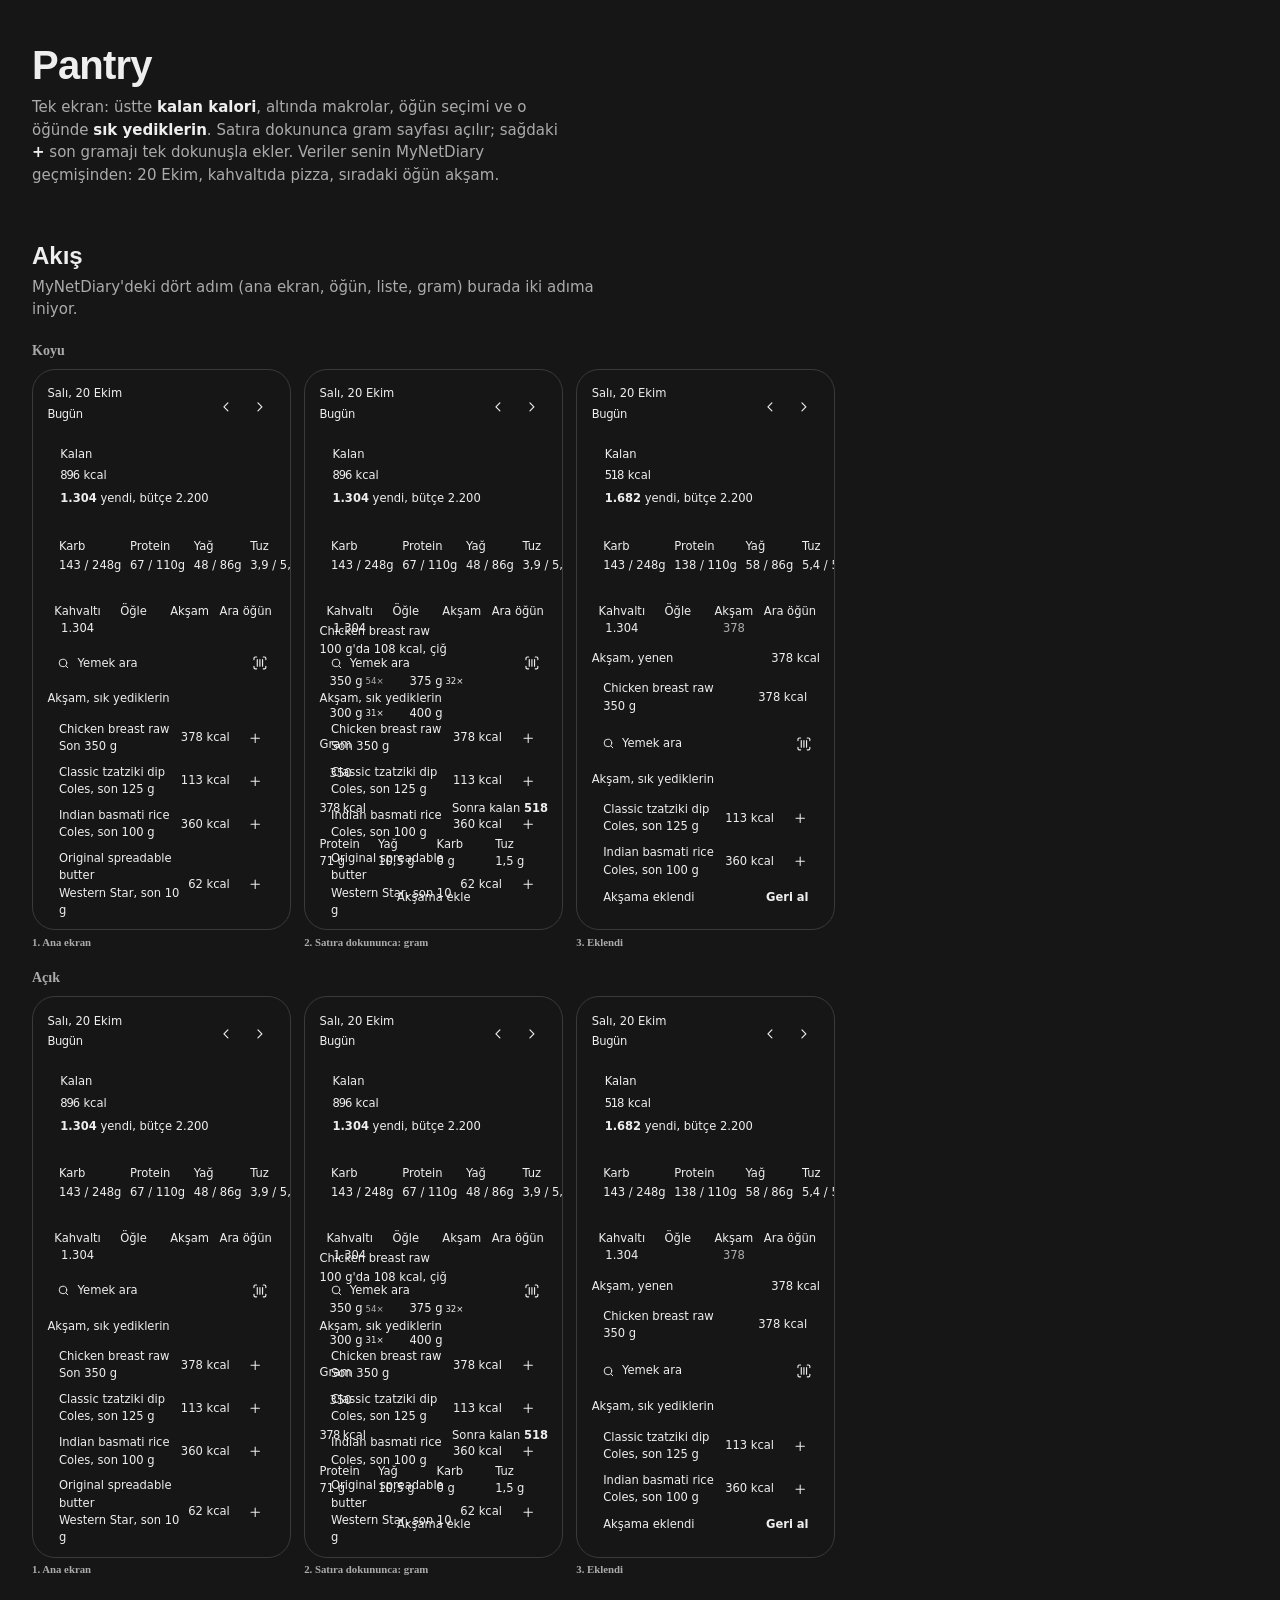
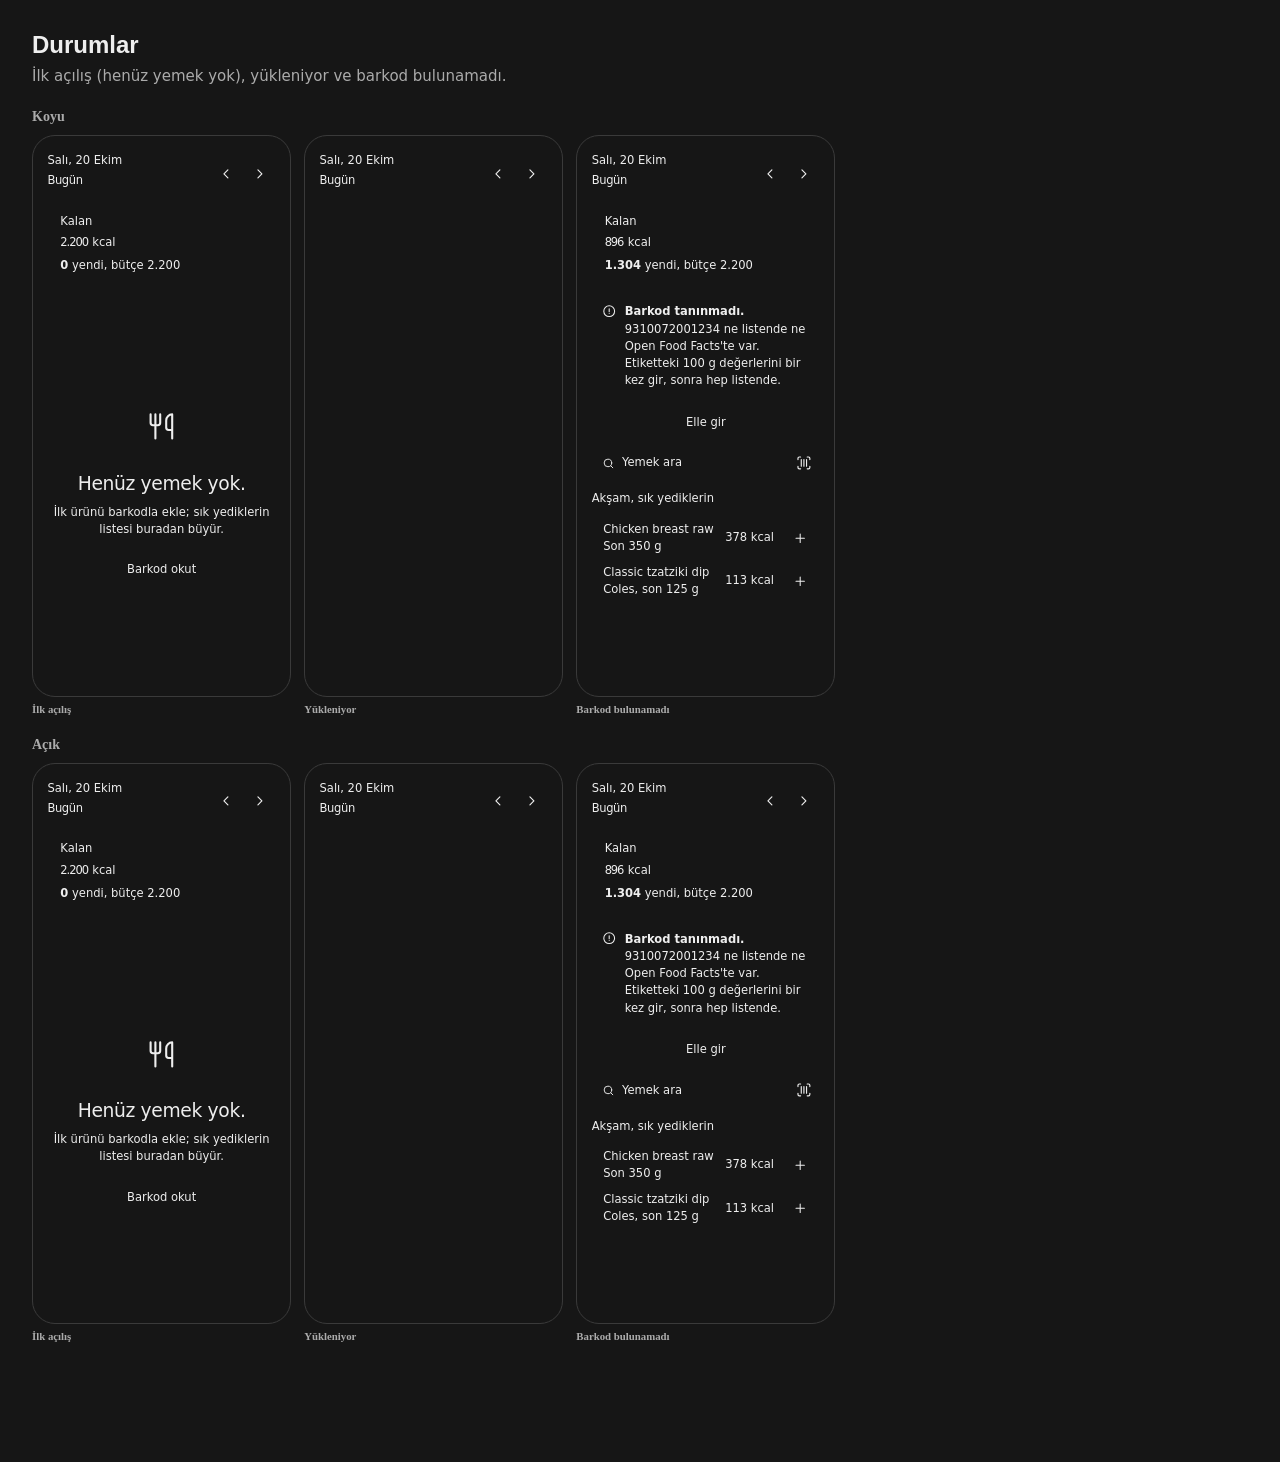
==== design/screens.html @ 3ab77b87 "Add one-screen prototype from real MyNetDiary data" ====
<!doctype html>
<html lang="tr">
<head>
<meta charset="utf-8">
<meta name="viewport" content="width=device-width, initial-scale=1">
<title>Pantry ekranları</title>
<link rel="stylesheet" href="../../../TarikOS/.brain/skills/tasarim/references/tokens.css">
<link rel="stylesheet" href="../../../TarikOS/.brain/skills/tasarim/assets/fonts/archivo.css">
<style>
  /* Pantry prototype (2026-10-20), Tarik Base v6, no project overrides yet. Phones drawn at real size
     (360x780) and shown at 72 % with CSS zoom; click one to see it full size. Data is Tarık's own
     MyNetDiary history (references/mynetdiary-history-2026-10-20.json): 20 Oct as logged. */
  @font-face { font-family: Manrope; src: url(../../../TarikOS/.brain/skills/tasarim/assets/fonts/Manrope.woff2) format('woff2'); font-weight: 200 800; }
  * { box-sizing: border-box; }
  body.page { margin: 0; background: #161616; color: #EEEEEE; font: 500 16px/1.5 Manrope, system-ui, sans-serif; }
  .page main { max-width: 1800px; margin: 0 auto; padding: 44px 32px 120px; }
  .page h1 { font: 700 40px/1.05 Archivo, sans-serif; font-stretch: 118%; letter-spacing: -0.8px; margin: 0 0 10px; }
  .page .lede { color: #ABABAB; max-width: 56ch; margin: 0; font-size: 15px; }
  .page .lede b { color: #EEEEEE; }
  .page h2 { font: 700 24px/1.15 Archivo, sans-serif; font-stretch: 118%; margin: 56px 0 6px; }
  .page h2 + p { color: #ABABAB; margin: 0 0 18px; font-size: 15px; max-width: 64ch; }
  .page h3 { font: 600 14px Manrope; color: #ABABAB; margin: 22px 0 10px; }
  .row { display: flex; gap: 18px; flex-wrap: wrap; zoom: 0.72; }
  .cap { width: 360px; font: 600 15px Manrope; color: #ABABAB; margin-top: 8px; }

  .phone { background-color: var(--canvas); color: var(--ink); font-family: var(--font-sans); width: 360px; height: 780px; border-radius: 32px; overflow: hidden; border: 1px solid #3A3A3A; display: flex; flex-direction: column; position: relative; flex: none; cursor: zoom-in; }
  .phone * { font-variant-numeric: tabular-nums; }
  .top { padding: 22px 20px 4px; display: flex; align-items: flex-end; justify-content: space-between; gap: 12px; }
  .eyebrow { font: 600 12px/1.3 var(--font-sans); color: var(--ink-muted); }
  .title { font: var(--display-weight) 29px/1.06 var(--font-display); font-stretch: var(--display-stretch); letter-spacing: -0.5px; margin-top: 4px; }
  .body { padding: 0 20px; display: flex; flex-direction: column; gap: 12px; margin-top: 14px; }
  .nav { display: flex; gap: 4px; }
  .ibtn { width: 44px; height: 44px; display: grid; place-items: center; color: var(--ink); border-radius: var(--r-md); }
  .ibtn.box { background: var(--surface-2); }
  svg.i { width: 22px; height: 22px; fill: none; stroke: currentColor; stroke-width: 1.75; stroke-linecap: round; stroke-linejoin: round; flex: none; }

  .card { background-color: var(--surface-1); border: var(--card-border); border-radius: var(--r-card); box-shadow: var(--shadow-card); padding: 14px 16px; }
  .anchor { background-color: var(--anchor); color: var(--on-anchor); border-radius: var(--r-anchor); box-shadow: var(--shadow-anchor); padding: 14px 18px 16px; margin-right: 7px; }
  .anchor .eyebrow { color: var(--on-anchor-muted); }
  .metric { font: var(--display-weight) 52px/1 var(--font-display); font-stretch: var(--display-stretch); letter-spacing: -1.5px; color: var(--on-anchor-accent); margin-top: 6px; }
  .metric small { font: 600 16px var(--font-sans); color: var(--on-anchor-muted); margin-left: 6px; letter-spacing: 0; }
  .anchor p { margin: 8px 0 0; font: 500 14px/1.4 var(--font-sans); color: var(--on-anchor-muted); }
  .anchor p b { color: var(--on-anchor); font-weight: 600; }
  .fig { font: 600 12px var(--font-figure); color: var(--ink-subtle); }

  /* macros: four columns, value over target, thin bar */
  .macros { display: grid; grid-template-columns: repeat(4, 1fr); gap: 12px; }
  .macros .v { font: 700 16px var(--font-sans); margin-top: 2px; white-space: nowrap; }
  .macros .v small { font: 600 12px var(--font-figure); color: var(--ink-subtle); }
  .macros .bar { height: 4px; border-radius: 9999px; background: var(--surface-3); margin-top: 8px; overflow: hidden; }
  .macros .bar i { display: block; height: 100%; background: var(--chart-neutral); }
  .macros .bar i.full { background: var(--ink-muted); }

  .seg { display: flex; background: var(--surface-2); border-radius: var(--r-button); padding: 3px; height: 52px; }
  .seg span { flex: 1; display: flex; flex-direction: column; align-items: center; justify-content: center; border-radius: 9px; font: 600 13px/1.2 var(--font-sans); color: var(--ink-muted); }
  .seg span em { font: 600 11px var(--font-figure); font-style: normal; color: var(--ink-subtle); }
  .seg span.on { background: var(--action); color: var(--on-action); }
  .seg span.on em { color: var(--on-action); opacity: .7; }

  .search { display: flex; gap: 8px; }
  .input { flex: 1; height: 44px; border-radius: var(--r-md); background: var(--surface-2); display: flex; align-items: center; gap: 10px; padding: 0 14px; font: 500 15px var(--font-sans); color: var(--ink-muted); }
  .input svg.i { width: 18px; height: 18px; }
  .input.val { color: var(--ink); font: 600 16px var(--font-sans); }
  .input.focus { box-shadow: inset 0 0 0 2px var(--primary); }

  .sec-h { display: flex; justify-content: space-between; align-items: baseline; margin-top: 4px; }
  .list { background-color: var(--surface-1); border: var(--card-border); border-radius: var(--r-card); box-shadow: var(--shadow-card); }
  .li { display: flex; gap: 12px; align-items: center; padding: 6px 6px 6px 16px; min-height: 58px; position: relative; }
  .li + .li { border-top: 1px solid var(--hairline); }
  .li .t { flex: 1; min-width: 0; font: 600 15px/1.3 var(--font-sans); }
  .li .s { display: block; font: 500 13px var(--font-sans); color: var(--ink-muted); }
  .li .k { font: 600 14px var(--font-figure); color: var(--ink); white-space: nowrap; }
  .li .add { width: 44px; height: 44px; display: grid; place-items: center; color: var(--ink-muted); border-left: 1px solid var(--hairline); margin-left: 2px; }
  .li .add svg.i { width: 20px; height: 20px; }
  .li.logged .k { padding-right: 12px; }
  .li.sel::after { content: ''; position: absolute; inset: 4px; border: 2px solid var(--primary); border-radius: 10px; pointer-events: none; }

  .btn { height: 48px; border-radius: var(--r-button); background: var(--action); color: var(--on-action); display: grid; place-items: center; font: 700 16px var(--font-sans); border: 0; width: 100%; }
  .btn.sec { background: var(--surface-2); color: var(--ink); height: 44px; }
  .chips { display: flex; gap: 8px; flex-wrap: wrap; }
  .chip { height: 36px; padding: 0 14px; border-radius: var(--r-chip); border: 1px solid var(--hairline-strong); display: inline-flex; align-items: center; font: 600 14px var(--font-sans); white-space: nowrap; }
  .chip.on { background: var(--action); color: var(--on-action); border-color: var(--action); }
  .chip em { font-style: normal; font-weight: 500; color: var(--ink-subtle); margin-left: 4px; font-size: 12px; }
  .chip.on em { color: var(--on-action); opacity: .7; }

  .scrim { position: absolute; inset: 0; background: var(--scrim); }
  .sheet { position: absolute; left: 0; right: 0; bottom: 0; background: var(--surface-1); border-top: 1px solid var(--hairline-strong); border-radius: var(--r-xl) var(--r-xl) 0 0; box-shadow: var(--shadow-3); padding: 10px 20px 20px; display: flex; flex-direction: column; gap: 14px; }
  .sheet .handle { width: 36px; height: 4px; border-radius: 4px; background: var(--hairline-strong); margin: 0 auto; }
  .sheet h4 { font: 700 19px/1.25 var(--font-sans); margin: 0; }
  .sheet .sub { font: 500 13px var(--font-sans); color: var(--ink-muted); margin-top: 2px; }
  .sheet label { display: block; font: 700 14px var(--font-sans); margin-bottom: 6px; }
  .big { font: var(--display-weight) 34px/1 var(--font-display); font-stretch: var(--display-stretch); letter-spacing: -0.8px; }
  .big small { font: 600 14px var(--font-sans); color: var(--ink-muted); letter-spacing: 0; margin-left: 4px; }
  .nut { display: grid; grid-template-columns: repeat(4, 1fr); gap: 8px; border-top: 1px solid var(--hairline); padding-top: 12px; }
  .nut b { display: block; font: 700 15px var(--font-sans); }
  .after { font: 500 13px var(--font-sans); color: var(--ink-muted); }
  .after b { color: var(--ink); font-weight: 600; }
  .between { display: flex; justify-content: space-between; align-items: flex-end; gap: 12px; }

  .toast { position: absolute; left: 20px; right: 20px; bottom: 20px; display: flex; align-items: center; justify-content: space-between; background: var(--surface-3); border: 1px solid var(--hairline-strong); border-radius: var(--r-md); padding: 12px 16px; font: 500 14px var(--font-sans); box-shadow: var(--shadow-3); }
  .toast b { font-weight: 700; }
  .banner { display: flex; gap: 12px; align-items: flex-start; background: var(--surface-2); border-radius: var(--r-card); padding: 12px 14px; font: 500 14px/1.45 var(--font-sans); }
  .banner svg.i { color: var(--danger); width: 20px; height: 20px; margin-top: 1px; }
  .sk { background: var(--surface-2); border-radius: var(--r-sm); }
  .empty { flex: 1; display: flex; flex-direction: column; align-items: center; justify-content: center; text-align: center; padding: 0 28px; }
  .empty .slot { width: 88px; height: 88px; border-radius: 50%; background: var(--surface-2); display: grid; place-items: center; color: var(--ink-muted); }
  .empty .slot svg.i { width: 40px; height: 40px; }
  .empty .title { font-size: 26px; margin-top: 16px; }
  .empty p { margin: 8px 0 0; font: 500 14px/1.5 var(--font-sans); color: var(--ink-muted); }
  .empty .btn { margin-top: 20px; }
  .page :focus-visible, .phone :focus-visible { outline: 2px solid var(--primary, #FF5A00); outline-offset: 2px; }
  #zoom { position: fixed; inset: 0; background: #000000D9; display: none; place-items: center; z-index: 9; cursor: zoom-out; }
  #zoom.on { display: grid; }
  #zoom > * { zoom: 1.1; }
</style>
</head>
<body class="page">
<main>
  <h1>Pantry</h1>
  <p class="lede">Tek ekran: üstte <b>kalan kalori</b>, altında makrolar, öğün seçimi ve o öğünde <b>sık yediklerin</b>. Satıra dokununca gram sayfası açılır; sağdaki <b>+</b> son gramajı tek dokunuşla ekler. Veriler senin MyNetDiary geçmişinden: 20 Ekim, kahvaltıda pizza, sıradaki öğün akşam.</p>

  <h2>Akış</h2>
  <p>MyNetDiary'deki dört adım (ana ekran, öğün, liste, gram) burada iki adıma iniyor.</p>
  <h3>Koyu</h3><div class="row" id="fd"></div>
  <h3>Açık</h3><div class="row" id="fl"></div>

  <h2>Durumlar</h2>
  <p>İlk açılış (henüz yemek yok), yükleniyor ve barkod bulunamadı.</p>
  <h3>Koyu</h3><div class="row" id="sd"></div>
  <h3>Açık</h3><div class="row" id="sl"></div>
</main>
<div id="zoom"></div>
<script>
const P = {
  left: '<path d="m15 18-6-6 6-6"/>', right: '<path d="m9 18 6-6-6-6"/>',
  search: '<circle cx="11" cy="11" r="7"/><path d="m20 20-3.5-3.5"/>',
  scan: '<path d="M3 7V5a2 2 0 0 1 2-2h2M17 3h2a2 2 0 0 1 2 2v2M21 17v2a2 2 0 0 1-2 2h-2M7 21H5a2 2 0 0 1-2-2v-2M8 7v10M12 7v10M16 7v10"/>',
  plus: '<path d="M5 12h14M12 5v14"/>', alert: '<circle cx="12" cy="12" r="9"/><path d="M12 8v5M12 16h.01"/>',
  utensils: '<path d="M3 2v7a2 2 0 0 0 2 2h4a2 2 0 0 0 2-2V2M7 2v20M21 15V2a5 5 0 0 0-5 5v6a2 2 0 0 0 2 2h3zm0 0v7"/>' };
const ic = k => `<svg class="i" viewBox="0 0 24 24" aria-hidden="true">${P[k]}</svg>`;
const n = v => Math.round(v).toLocaleString('tr-TR');
const d1 = v => (Math.round(v * 10) / 10).toLocaleString('tr-TR');

// Tarık's targets (MyNetDiary plan): 2,200 kcal, carbs 45 %, protein 20 %, fat 35 %, salt 5.8 g.
const T = { kcal: 2200, c: 248, p: 110, f: 86, salt: 5.8 };
// 20 Oct 2026 as logged: breakfast, McCain margherita pizza 500 g.
const DAY0 = { kcal: 1304, c: 143.2, p: 66.8, f: 47.6, salt: 1556 * 2.5 / 1000, meals: [1304, 0, 0, 0] };
// + chicken breast raw 350 g (378 kcal, P 71.2, F 10.5, C 0, Na 605.8 mg)
const DAY1 = { kcal: 1682, c: 143.2, p: 138, f: 58.1, salt: (1556 + 605.8) * 2.5 / 1000, meals: [1304, 0, 378, 0] };
// Dinner, most frequent since 20 Jul 2026, with the amount used last time.
const DINNER = [
  ['Chicken breast raw', 'Son 350 g', 378], ['Classic tzatziki dip', 'Coles, son 125 g', 113],
  ['Indian basmati rice', 'Coles, son 100 g', 360], ['Original spreadable butter', 'Western Star, son 10 g', 62],
  ['Washed white potato', 'Woolworths, son 350 g', 206], ['Margherita family pizza', 'McCain, son 500 g', 1304] ];
const MEALS = ['Kahvaltı', 'Öğle', 'Akşam', 'Ara öğün'];

const head = () => `<div class="top"><div><div class="eyebrow">Salı, 20 Ekim</div><div class="title">Bugün</div></div>
  <div class="nav"><span class="ibtn" aria-label="Önceki gün">${ic('left')}</span><span class="ibtn" aria-label="Sonraki gün">${ic('right')}</span></div></div>`;
const anchor = D => `<div class="anchor"><div class="eyebrow">Kalan</div><div class="metric">${n(T.kcal - D.kcal)}<small>kcal</small></div>
  <p><b>${n(D.kcal)}</b> yendi, bütçe ${n(T.kcal)}</p></div>`;
const macro = (l, v, t, u = 'g', dec = false) => `<div><div class="eyebrow">${l}</div><div class="v">${dec ? d1(v) : n(v)} <small>/ ${dec ? d1(t) : n(t)}${u}</small></div>
  <div class="bar"><i class="${v >= t ? 'full' : ''}" style="width:${Math.min(100, v / t * 100)}%"></i></div></div>`;
const macros = D => `<div class="card macros">${macro('Karb', D.c, T.c)}${macro('Protein', D.p, T.p)}${macro('Yağ', D.f, T.f)}${macro('Tuz', D.salt, T.salt, 'g', true)}</div>`;
const seg = (D, on) => `<div class="seg" role="tablist">${MEALS.map((m, i) => `<span class="${i === on ? 'on' : ''}">${m}<em>${D.meals[i] ? n(D.meals[i]) : '&nbsp;'}</em></span>`).join('')}</div>`;
const search = () => `<div class="search"><div class="input">${ic('search')}Yemek ara</div><span class="ibtn box" aria-label="Barkod okut">${ic('scan')}</span></div>`;
const row = ([t, s, k], cls = '') => `<div class="li ${cls}"><span class="t">${t}<span class="s">${s}</span></span><span class="k">${n(k)} kcal</span><span class="add" aria-label="${t} ekle">${ic('plus')}</span></div>`;

const S = {
  bugun: () => `${head()}<div class="body">${anchor(DAY0)}${macros(DAY0)}${seg(DAY0, 2)}${search()}
    <div class="sec-h"><span class="eyebrow">Akşam, sık yediklerin</span></div>
    <div class="list">${DINNER.slice(0, 4).map(r => row(r)).join('')}</div></div>`,
  gram: () => `${S.bugun()}<div class="scrim"></div><div class="sheet" role="dialog" aria-label="Chicken breast raw">
    <div class="handle"></div>
    <div><h4>Chicken breast raw</h4><div class="sub">100 g'da 108 kcal, çiğ</div></div>
    <div class="chips"><span class="chip on">350 g<em>54×</em></span><span class="chip">375 g<em>32×</em></span><span class="chip">300 g<em>31×</em></span><span class="chip">400 g</span></div>
    <div><label>Gram</label><div class="input val focus">350</div></div>
    <div class="between"><div class="big">378<small>kcal</small></div><div class="after">Sonra kalan <b>518</b></div></div>
    <div class="nut"><div><span class="eyebrow">Protein</span><b>71 g</b></div><div><span class="eyebrow">Yağ</span><b>10,5 g</b></div><div><span class="eyebrow">Karb</span><b>0 g</b></div><div><span class="eyebrow">Tuz</span><b>1,5 g</b></div></div>
    <button class="btn">Akşama ekle</button></div>`,
  eklendi: () => `${head()}<div class="body">${anchor(DAY1)}${macros(DAY1)}${seg(DAY1, 2)}
    <div class="sec-h"><span class="eyebrow">Akşam, yenen</span><span class="fig">378 kcal</span></div>
    <div class="list"><div class="li logged sel"><span class="t">Chicken breast raw<span class="s">350 g</span></span><span class="k">378 kcal</span></div></div>
    ${search()}<div class="sec-h"><span class="eyebrow">Akşam, sık yediklerin</span></div>
    <div class="list">${DINNER.slice(1, 3).map(r => row(r)).join('')}</div></div>
    <div class="toast"><span>Akşama eklendi</span><b>Geri al</b></div>`,
  bos: () => `${head()}<div class="body">${anchor({ kcal: 0 })}</div><div class="empty"><div class="slot">${ic('utensils')}</div><div class="title">Henüz yemek yok.</div>
    <p>İlk ürünü barkodla ekle; sık yediklerin listesi buradan büyür.</p><button class="btn">Barkod okut</button></div>`,
  yukleniyor: () => `${head()}<div class="body" aria-busy="true"><div class="sk" style="height:118px;border-radius:var(--r-anchor)"></div>
    <div class="sk" style="height:70px;border-radius:var(--r-card)"></div><div class="sk" style="height:52px;border-radius:var(--r-button)"></div>
    <div class="list">${[1, 2, 3, 4].map(() => `<div class="li"><div style="flex:1"><div class="sk" style="height:12px;width:62%"></div><div class="sk" style="height:10px;width:38%;margin-top:8px"></div></div><div class="sk" style="height:12px;width:52px;margin-right:10px"></div></div>`).join('')}</div></div>`,
  hata: () => `${head()}<div class="body">${anchor(DAY0)}<div class="banner">${ic('alert')}<div><b>Barkod tanınmadı.</b><br>9310072001234 ne listende ne Open Food Facts'te var. Etiketteki 100 g değerlerini bir kez gir, sonra hep listende.</div></div>
    <button class="btn sec">Elle gir</button>${search()}<div class="sec-h"><span class="eyebrow">Akşam, sık yediklerin</span></div>
    <div class="list">${DINNER.slice(0, 2).map(r => row(r)).join('')}</div></div>`,
};
const CAP = { bugun: '1. Ana ekran', gram: '2. Satıra dokununca: gram', eklendi: '3. Eklendi', bos: 'İlk açılış', yukleniyor: 'Yükleniyor', hata: 'Barkod bulunamadı' };
const phone = (mode, k) => `<div><div class="phone" data-theme="${mode}" aria-label="${CAP[k]}">${S[k]()}</div><div class="cap">${CAP[k]}</div></div>`;
const fill = (id, mode, keys) => document.getElementById(id).innerHTML = keys.map(k => phone(mode, k)).join('');
fill('fd', 'dark', ['bugun', 'gram', 'eklendi']); fill('fl', 'light', ['bugun', 'gram', 'eklendi']);
fill('sd', 'dark', ['bos', 'yukleniyor', 'hata']); fill('sl', 'light', ['bos', 'yukleniyor', 'hata']);

const zoom = document.getElementById('zoom');
document.addEventListener('click', e => {
  if (zoom.classList.contains('on')) { zoom.classList.remove('on'); zoom.innerHTML = ''; return; }
  const p = e.target.closest('.phone'); if (p) { zoom.innerHTML = p.outerHTML; zoom.classList.add('on'); }
});
</script>
</body>
</html>
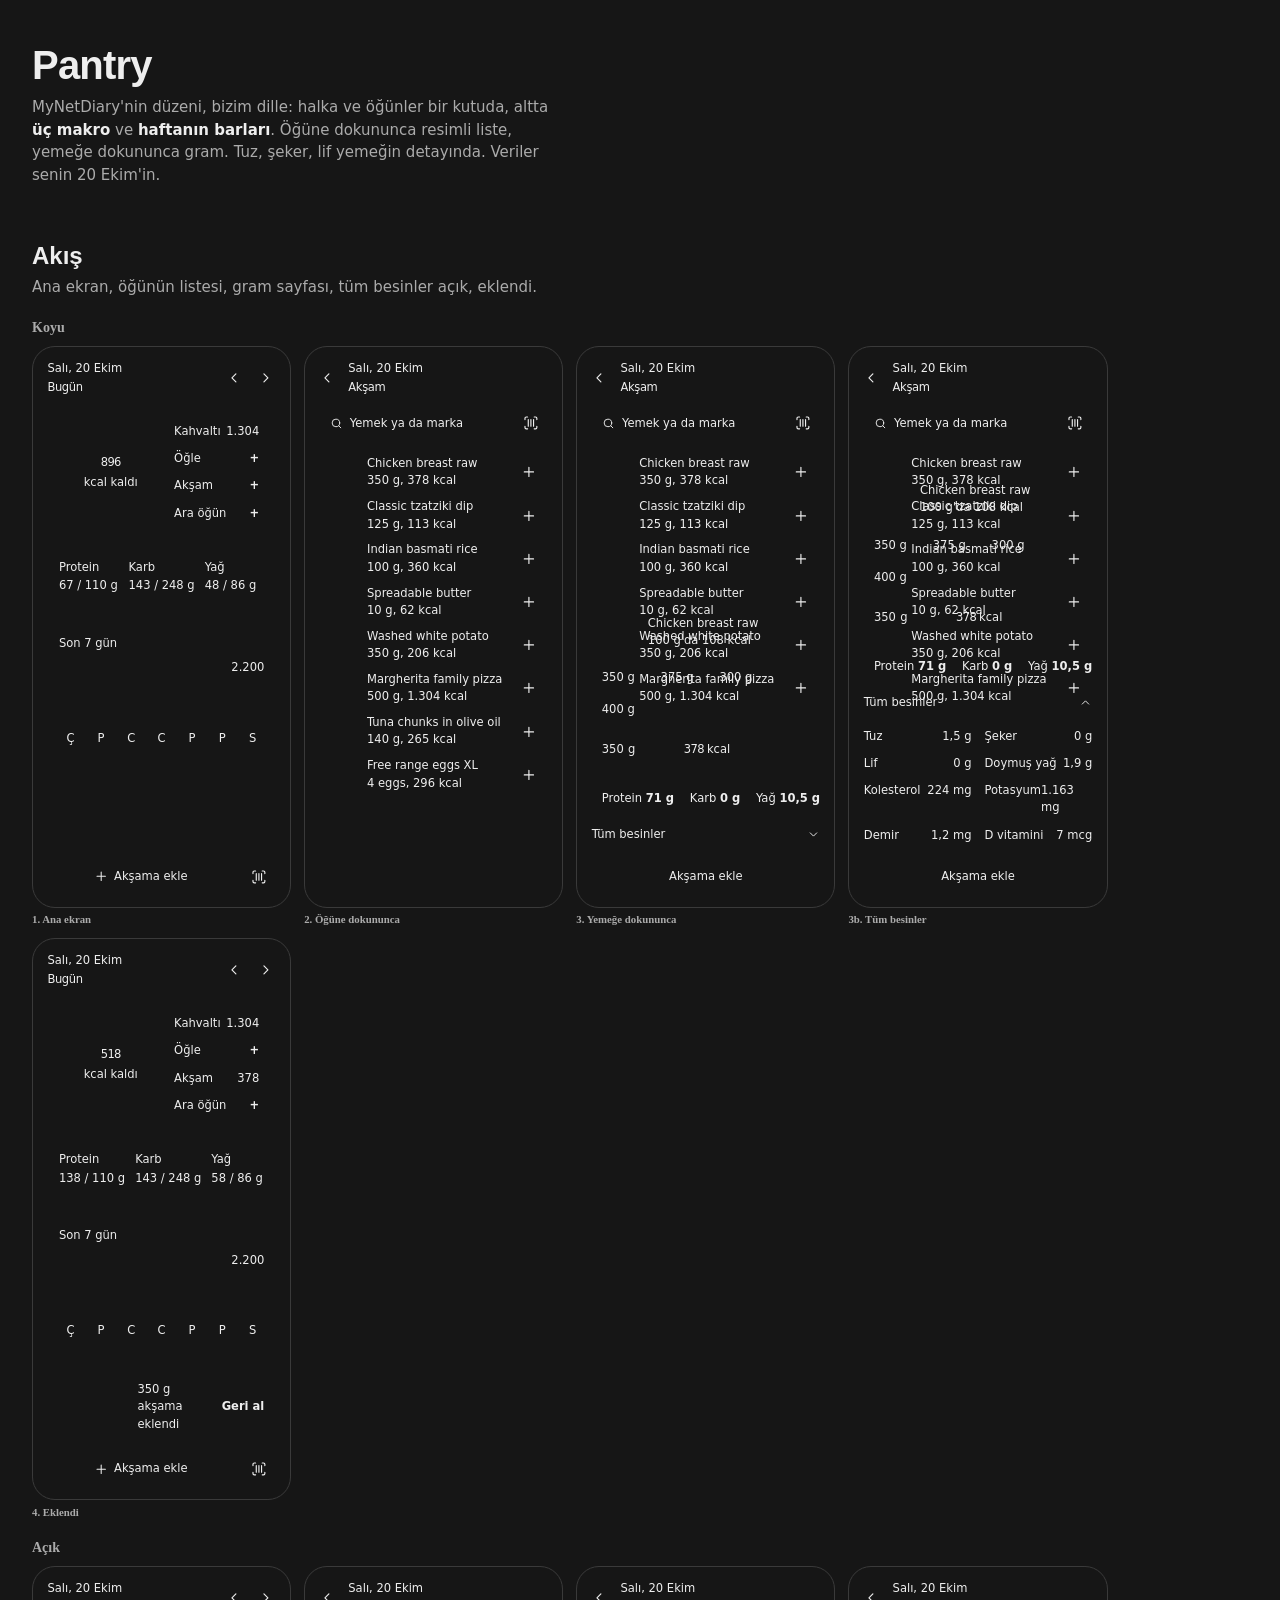
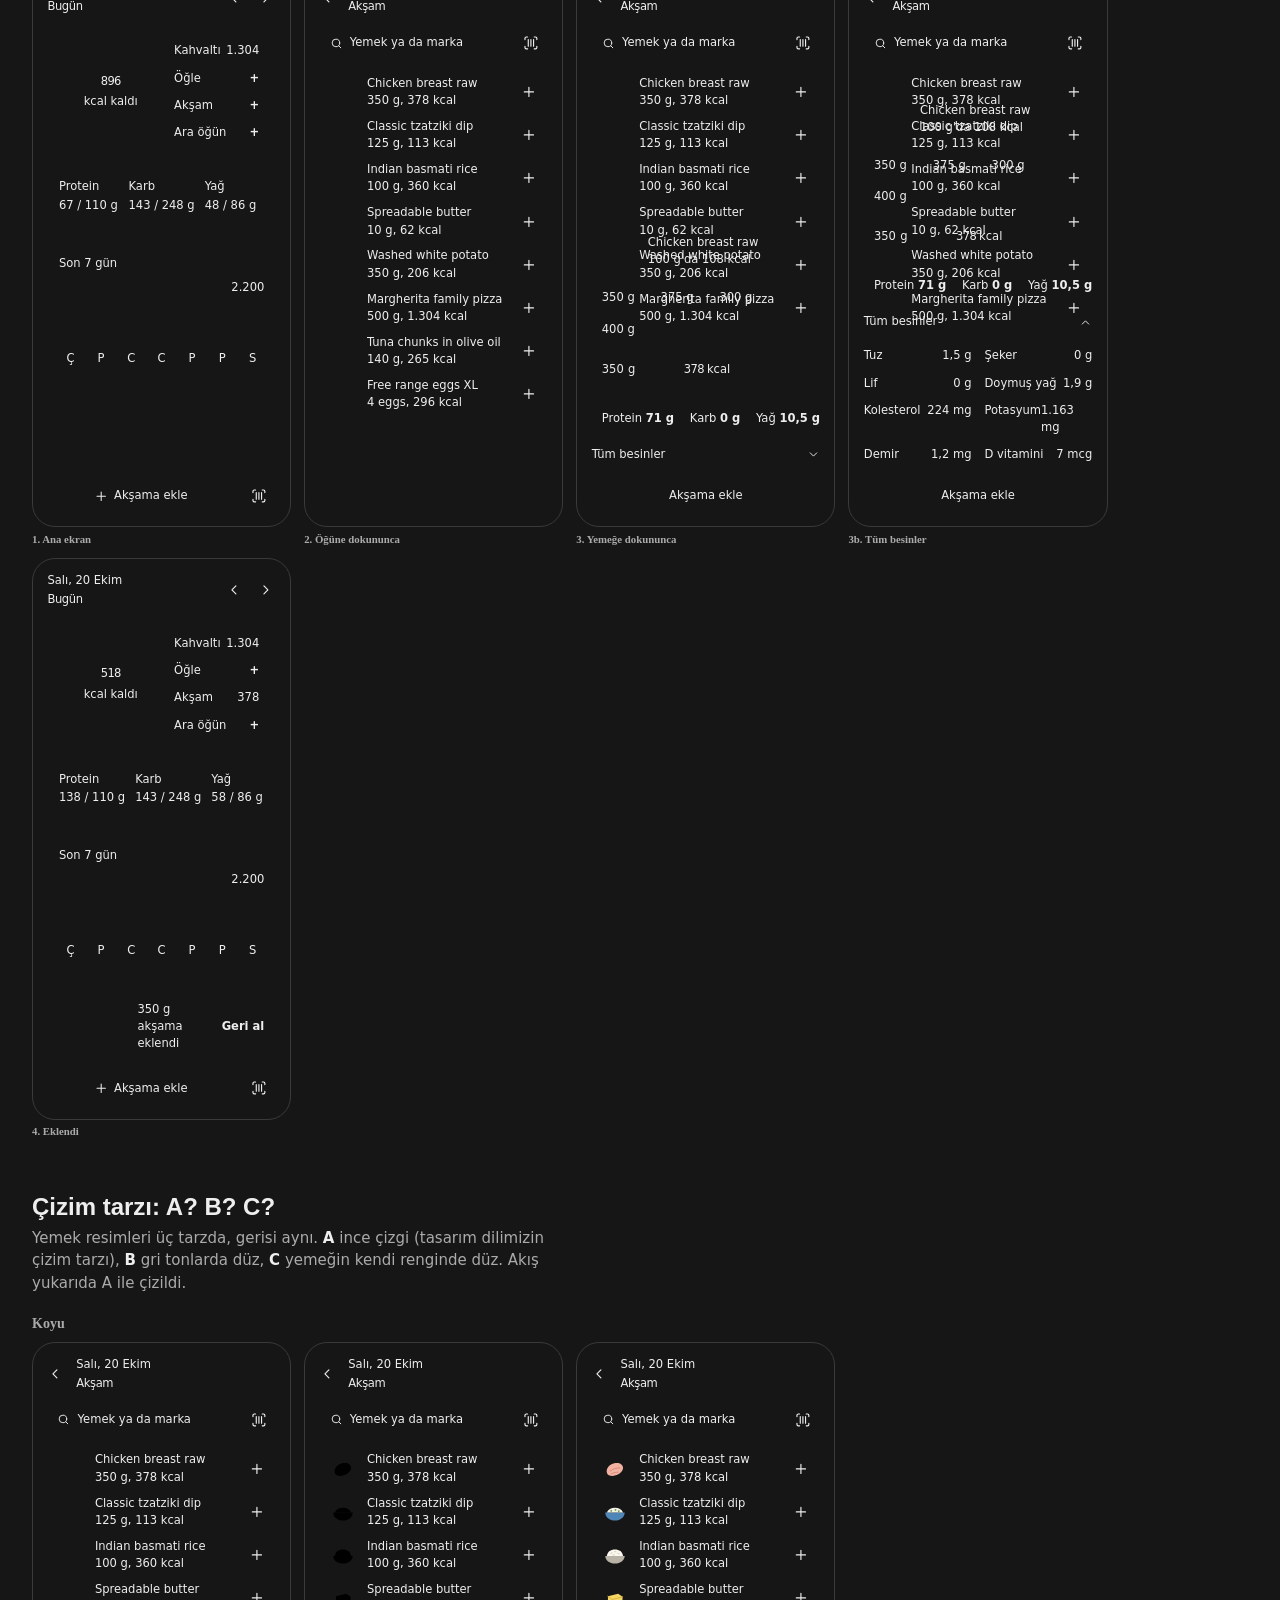
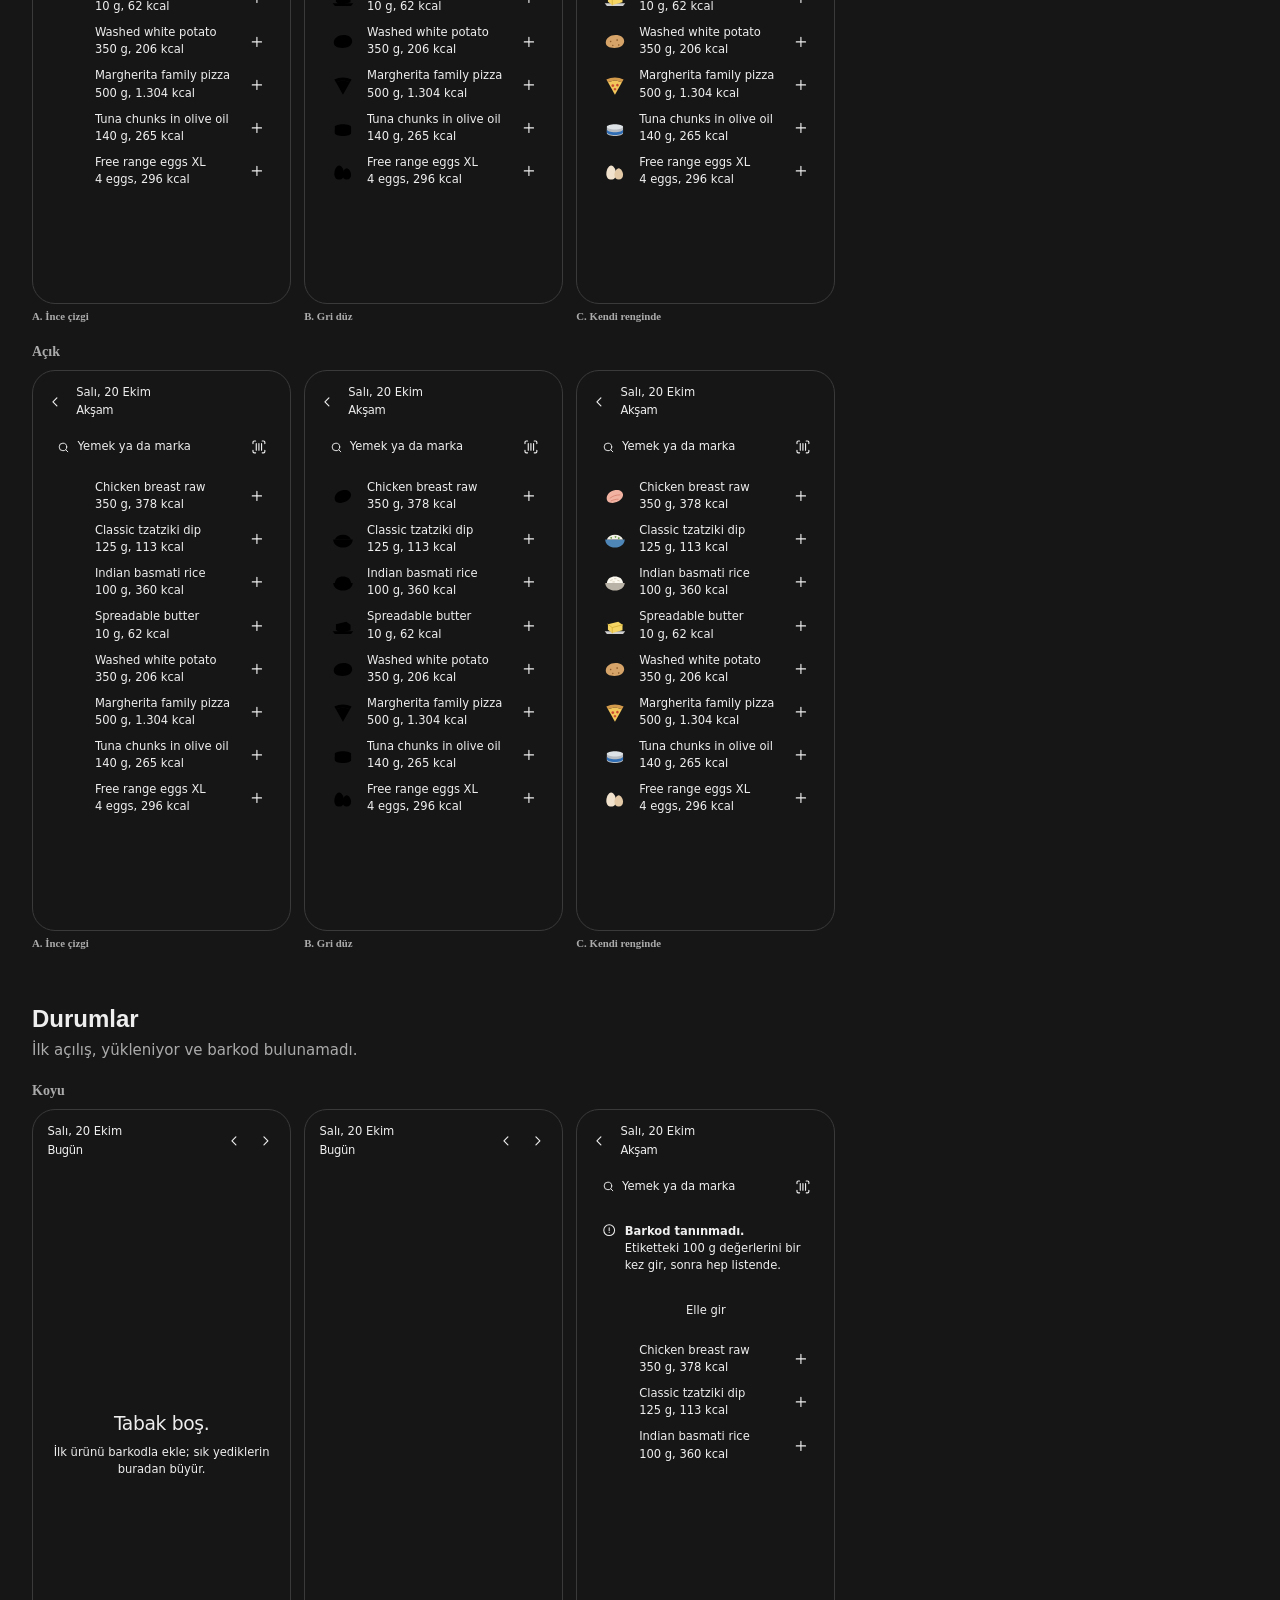
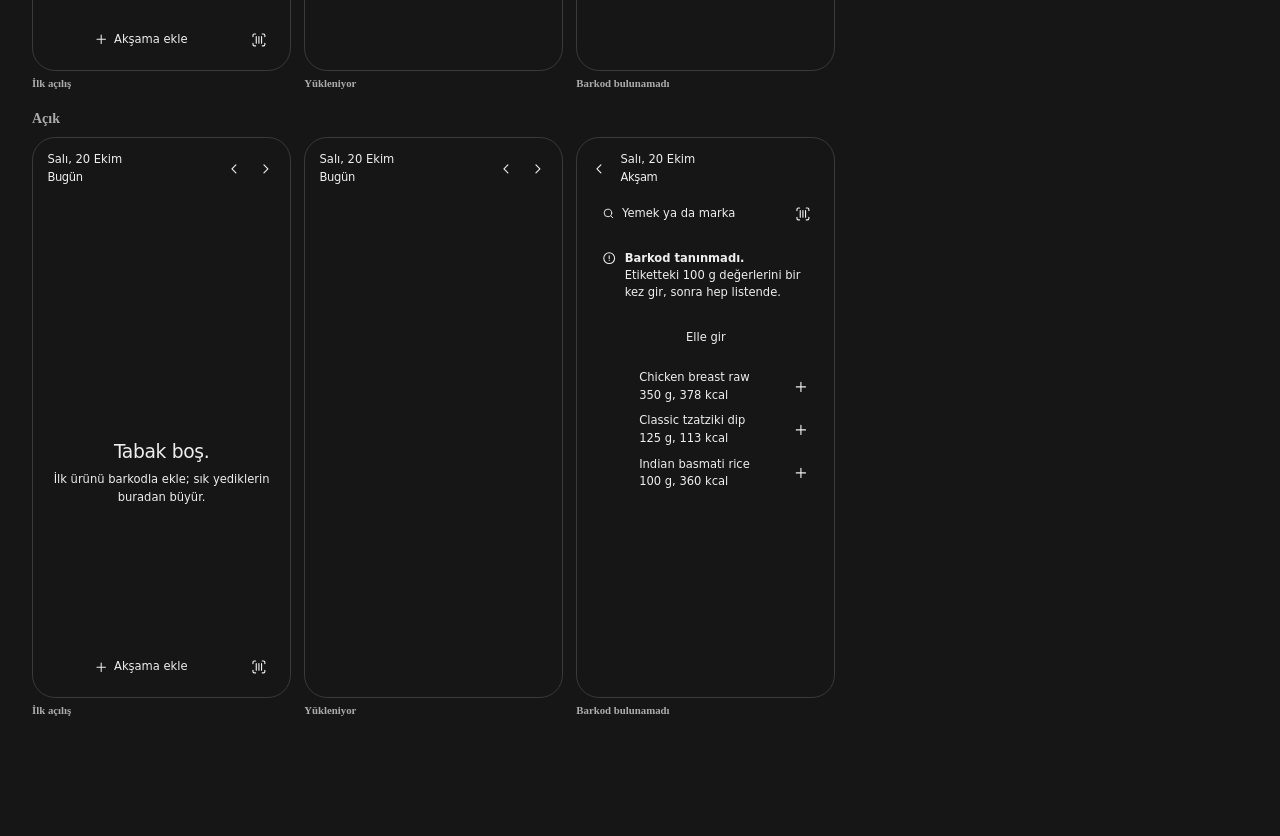
==== commit e16f25e2: "Redraw prototype lighter with plate ring, week bars and food drawings" ====
--- a/design/screens.html
+++ b/design/screens.html
@@ -7,107 +7,127 @@
 <link rel="stylesheet" href="../../../TarikOS/.brain/skills/tasarim/references/tokens.css">
 <link rel="stylesheet" href="../../../TarikOS/.brain/skills/tasarim/assets/fonts/archivo.css">
 <style>
-  /* Pantry prototype (2026-10-20), Tarik Base v6, no project overrides yet. Phones drawn at real size
-     (360x780) and shown at 72 % with CSS zoom; click one to see it full size. Data is Tarık's own
-     MyNetDiary history (references/mynetdiary-history-2026-10-20.json): 20 Oct as logged. */
+  /* Pantry prototype v2 (2026-10-20), Tarik Base v6. Phones drawn at real size (360x780) and shown at
+     72 % with CSS zoom; click one to see it full size. Data is Tarık's own MyNetDiary history
+     (references/mynetdiary-history-2026-10-20.json): 20 Oct as logged, the week before it. */
   @font-face { font-family: Manrope; src: url(../../../TarikOS/.brain/skills/tasarim/assets/fonts/Manrope.woff2) format('woff2'); font-weight: 200 800; }
   * { box-sizing: border-box; }
   body.page { margin: 0; background: #161616; color: #EEEEEE; font: 500 16px/1.5 Manrope, system-ui, sans-serif; }
-  .page main { max-width: 1800px; margin: 0 auto; padding: 44px 32px 120px; }
+  .page main { max-width: 1900px; margin: 0 auto; padding: 44px 32px 120px; }
   .page h1 { font: 700 40px/1.05 Archivo, sans-serif; font-stretch: 118%; letter-spacing: -0.8px; margin: 0 0 10px; }
   .page .lede { color: #ABABAB; max-width: 56ch; margin: 0; font-size: 15px; }
   .page .lede b { color: #EEEEEE; }
   .page h2 { font: 700 24px/1.15 Archivo, sans-serif; font-stretch: 118%; margin: 56px 0 6px; }
-  .page h2 + p { color: #ABABAB; margin: 0 0 18px; font-size: 15px; max-width: 64ch; }
+  .page h2 + p { color: #ABABAB; margin: 0 0 18px; font-size: 15px; max-width: 56ch; }
+  .page h2 + p b { color: #EEEEEE; }
   .page h3 { font: 600 14px Manrope; color: #ABABAB; margin: 22px 0 10px; }
   .row { display: flex; gap: 18px; flex-wrap: wrap; zoom: 0.72; }
   .cap { width: 360px; font: 600 15px Manrope; color: #ABABAB; margin-top: 8px; }
 
   .phone { background-color: var(--canvas); color: var(--ink); font-family: var(--font-sans); width: 360px; height: 780px; border-radius: 32px; overflow: hidden; border: 1px solid #3A3A3A; display: flex; flex-direction: column; position: relative; flex: none; cursor: zoom-in; }
   .phone * { font-variant-numeric: tabular-nums; }
-  .top { padding: 22px 20px 4px; display: flex; align-items: flex-end; justify-content: space-between; gap: 12px; }
+  .top { padding: 18px 12px 0 20px; display: flex; align-items: center; justify-content: space-between; gap: 8px; }
+  .top.back { padding-left: 8px; justify-content: flex-start; }
   .eyebrow { font: 600 12px/1.3 var(--font-sans); color: var(--ink-muted); }
-  .title { font: var(--display-weight) 29px/1.06 var(--font-display); font-stretch: var(--display-stretch); letter-spacing: -0.5px; margin-top: 4px; }
-  .body { padding: 0 20px; display: flex; flex-direction: column; gap: 12px; margin-top: 14px; }
-  .nav { display: flex; gap: 4px; }
-  .ibtn { width: 44px; height: 44px; display: grid; place-items: center; color: var(--ink); border-radius: var(--r-md); }
-  .ibtn.box { background: var(--surface-2); }
+  .title { font: var(--display-weight) 29px/1.06 var(--font-display); font-stretch: var(--display-stretch); letter-spacing: -0.5px; margin-top: 2px; }
+  .body { padding: 0 20px; display: flex; flex-direction: column; gap: 14px; margin-top: 14px; }
+  .nav { display: flex; }
+  .ibtn { width: 44px; height: 44px; display: grid; place-items: center; color: var(--ink); border-radius: var(--r-md); flex: none; }
+  .ibtn.box { background: var(--surface-2); width: 48px; height: 48px; }
   svg.i { width: 22px; height: 22px; fill: none; stroke: currentColor; stroke-width: 1.75; stroke-linecap: round; stroke-linejoin: round; flex: none; }
 
   .card { background-color: var(--surface-1); border: var(--card-border); border-radius: var(--r-card); box-shadow: var(--shadow-card); padding: 14px 16px; }
-  .anchor { background-color: var(--anchor); color: var(--on-anchor); border-radius: var(--r-anchor); box-shadow: var(--shadow-anchor); padding: 14px 18px 16px; margin-right: 7px; }
-  .anchor .eyebrow { color: var(--on-anchor-muted); }
-  .metric { font: var(--display-weight) 52px/1 var(--font-display); font-stretch: var(--display-stretch); letter-spacing: -1.5px; color: var(--on-anchor-accent); margin-top: 6px; }
-  .metric small { font: 600 16px var(--font-sans); color: var(--on-anchor-muted); margin-left: 6px; letter-spacing: 0; }
-  .anchor p { margin: 8px 0 0; font: 500 14px/1.4 var(--font-sans); color: var(--on-anchor-muted); }
-  .anchor p b { color: var(--on-anchor); font-weight: 600; }
-  .fig { font: 600 12px var(--font-figure); color: var(--ink-subtle); }
-
-  /* macros: four columns, value over target, thin bar */
-  .macros { display: grid; grid-template-columns: repeat(4, 1fr); gap: 12px; }
+
+  /* hero: the anchor box holds the plate ring and the four meals */
+  .anchor { background-color: var(--anchor); color: var(--on-anchor); border-radius: var(--r-anchor); box-shadow: var(--shadow-anchor); padding: 16px 16px 16px 14px; margin-right: 7px; display: flex; align-items: center; gap: 14px; }
+  .plate { position: relative; width: 148px; height: 148px; flex: none; }
+  .plate svg { width: 100%; height: 100%; transform: rotate(-90deg); }
+  .plate .mid { position: absolute; inset: 0; display: flex; flex-direction: column; align-items: center; justify-content: center; }
+  .plate .num { font: var(--display-weight) 40px/1 var(--font-display); font-stretch: var(--display-stretch); letter-spacing: -1px; color: var(--on-anchor-accent); }
+  .plate .lbl { font: 600 12px var(--font-sans); color: var(--on-anchor-muted); margin-top: 4px; }
+  .meals { flex: 1; display: flex; flex-direction: column; }
+  .meal { display: flex; justify-content: space-between; align-items: baseline; padding: 7px 0; font: 600 14px var(--font-sans); color: var(--on-anchor-muted); }
+  .meal + .meal { border-top: 1px solid color-mix(in oklab, var(--on-anchor-muted) 25%, transparent); }
+  .meal b { font: 700 15px var(--font-figure); color: var(--on-anchor); }
+  .meal b.none { color: var(--on-anchor-muted); font-weight: 600; }
+
+  /* macros: three bars */
+  .macros { display: grid; grid-template-columns: repeat(3, 1fr); gap: 14px; }
   .macros .v { font: 700 16px var(--font-sans); margin-top: 2px; white-space: nowrap; }
   .macros .v small { font: 600 12px var(--font-figure); color: var(--ink-subtle); }
-  .macros .bar { height: 4px; border-radius: 9999px; background: var(--surface-3); margin-top: 8px; overflow: hidden; }
-  .macros .bar i { display: block; height: 100%; background: var(--chart-neutral); }
-  .macros .bar i.full { background: var(--ink-muted); }
-
-  .seg { display: flex; background: var(--surface-2); border-radius: var(--r-button); padding: 3px; height: 52px; }
-  .seg span { flex: 1; display: flex; flex-direction: column; align-items: center; justify-content: center; border-radius: 9px; font: 600 13px/1.2 var(--font-sans); color: var(--ink-muted); }
-  .seg span em { font: 600 11px var(--font-figure); font-style: normal; color: var(--ink-subtle); }
-  .seg span.on { background: var(--action); color: var(--on-action); }
-  .seg span.on em { color: var(--on-action); opacity: .7; }
+  .mbar { height: 6px; border-radius: 9999px; background: var(--surface-3); margin-top: 8px; overflow: hidden; }
+  .mbar i { display: block; height: 100%; background: var(--ink-muted); border-radius: 9999px; }
+
+  /* the week: bars against the budget line, today orange */
+  .week { position: relative; height: 92px; display: flex; align-items: flex-end; gap: 10px; border-bottom: 1.5px solid var(--ink); margin-top: 10px; }
+  .week .budget { position: absolute; left: 0; right: 0; border-top: 1px dashed var(--ink-subtle); }
+  .week .budget span { position: absolute; right: 0; top: -17px; font: 600 11px var(--font-figure); color: var(--ink-subtle); }
+  .week i { flex: 1; border-radius: 3px 3px 0 0; background: var(--chart-neutral); }
+  .week i.k { background: var(--chart-1); }
+  .wdays { display: flex; gap: 10px; margin-top: 6px; }
+  .wdays span { flex: 1; text-align: center; font: 600 11px var(--font-sans); color: var(--ink-subtle); }
+  .wdays span.k { color: var(--primary-text); }
+
+  .bottom { margin-top: auto; padding: 0 20px 18px; display: flex; gap: 10px; align-items: center; }
+  .btn { height: 48px; border-radius: var(--r-button); background: var(--action); color: var(--on-action); display: flex; align-items: center; justify-content: center; gap: 8px; font: 700 16px var(--font-sans); border: 0; width: 100%; }
+  .btn svg.i { width: 20px; height: 20px; }
+  .btn.sec { background: var(--surface-2); color: var(--ink); }
 
   .search { display: flex; gap: 8px; }
-  .input { flex: 1; height: 44px; border-radius: var(--r-md); background: var(--surface-2); display: flex; align-items: center; gap: 10px; padding: 0 14px; font: 500 15px var(--font-sans); color: var(--ink-muted); }
+  .input { flex: 1; height: 48px; border-radius: var(--r-md); background: var(--surface-2); display: flex; align-items: center; gap: 10px; padding: 0 14px; font: 500 15px var(--font-sans); color: var(--ink-muted); }
   .input svg.i { width: 18px; height: 18px; }
-  .input.val { color: var(--ink); font: 600 16px var(--font-sans); }
+  .input.val { color: var(--ink); font: 700 20px var(--font-sans); }
+  .input.val small { font: 600 14px var(--font-sans); color: var(--ink-muted); margin-left: -4px; }
   .input.focus { box-shadow: inset 0 0 0 2px var(--primary); }
 
-  .sec-h { display: flex; justify-content: space-between; align-items: baseline; margin-top: 4px; }
   .list { background-color: var(--surface-1); border: var(--card-border); border-radius: var(--r-card); box-shadow: var(--shadow-card); }
-  .li { display: flex; gap: 12px; align-items: center; padding: 6px 6px 6px 16px; min-height: 58px; position: relative; }
+  .li { display: flex; gap: 12px; align-items: center; padding: 6px 4px 6px 10px; min-height: 60px; position: relative; }
   .li + .li { border-top: 1px solid var(--hairline); }
-  .li .t { flex: 1; min-width: 0; font: 600 15px/1.3 var(--font-sans); }
-  .li .s { display: block; font: 500 13px var(--font-sans); color: var(--ink-muted); }
-  .li .k { font: 600 14px var(--font-figure); color: var(--ink); white-space: nowrap; }
-  .li .add { width: 44px; height: 44px; display: grid; place-items: center; color: var(--ink-muted); border-left: 1px solid var(--hairline); margin-left: 2px; }
-  .li .add svg.i { width: 20px; height: 20px; }
-  .li.logged .k { padding-right: 12px; }
-  .li.sel::after { content: ''; position: absolute; inset: 4px; border: 2px solid var(--primary); border-radius: 10px; pointer-events: none; }
-
-  .btn { height: 48px; border-radius: var(--r-button); background: var(--action); color: var(--on-action); display: grid; place-items: center; font: 700 16px var(--font-sans); border: 0; width: 100%; }
-  .btn.sec { background: var(--surface-2); color: var(--ink); height: 44px; }
+  .li .t { flex: 1; min-width: 0; font: 600 15px/1.3 var(--font-sans); white-space: nowrap; overflow: hidden; text-overflow: ellipsis; }
+  .li .s { display: block; font: 500 13px var(--font-figure); color: var(--ink-muted); }
+  .li .add { width: 44px; height: 44px; display: grid; place-items: center; color: var(--ink-muted); }
+  .food { width: 44px; height: 44px; border-radius: var(--r-md); background: var(--surface-2); display: grid; place-items: center; flex: none; }
+  .food svg { width: 36px; height: 36px; }
+
   .chips { display: flex; gap: 8px; flex-wrap: wrap; }
-  .chip { height: 36px; padding: 0 14px; border-radius: var(--r-chip); border: 1px solid var(--hairline-strong); display: inline-flex; align-items: center; font: 600 14px var(--font-sans); white-space: nowrap; }
+  .chip { height: 36px; padding: 0 14px; border-radius: var(--r-chip); border: 1px solid var(--hairline-strong); display: inline-flex; align-items: center; font: 600 14px var(--font-sans); }
   .chip.on { background: var(--action); color: var(--on-action); border-color: var(--action); }
-  .chip em { font-style: normal; font-weight: 500; color: var(--ink-subtle); margin-left: 4px; font-size: 12px; }
-  .chip.on em { color: var(--on-action); opacity: .7; }
 
   .scrim { position: absolute; inset: 0; background: var(--scrim); }
-  .sheet { position: absolute; left: 0; right: 0; bottom: 0; background: var(--surface-1); border-top: 1px solid var(--hairline-strong); border-radius: var(--r-xl) var(--r-xl) 0 0; box-shadow: var(--shadow-3); padding: 10px 20px 20px; display: flex; flex-direction: column; gap: 14px; }
+  .sheet { position: absolute; left: 0; right: 0; bottom: 0; background: var(--surface-1); border-top: 1px solid var(--hairline-strong); border-radius: var(--r-xl) var(--r-xl) 0 0; box-shadow: var(--shadow-3); padding: 10px 20px 18px; display: flex; flex-direction: column; gap: 14px; }
   .sheet .handle { width: 36px; height: 4px; border-radius: 4px; background: var(--hairline-strong); margin: 0 auto; }
+  .sheet .hd { display: flex; gap: 14px; align-items: center; }
+  .sheet .hd .food { width: 64px; height: 64px; border-radius: var(--r-card); }
+  .sheet .hd .food svg { width: 54px; height: 54px; }
   .sheet h4 { font: 700 19px/1.25 var(--font-sans); margin: 0; }
-  .sheet .sub { font: 500 13px var(--font-sans); color: var(--ink-muted); margin-top: 2px; }
-  .sheet label { display: block; font: 700 14px var(--font-sans); margin-bottom: 6px; }
-  .big { font: var(--display-weight) 34px/1 var(--font-display); font-stretch: var(--display-stretch); letter-spacing: -0.8px; }
-  .big small { font: 600 14px var(--font-sans); color: var(--ink-muted); letter-spacing: 0; margin-left: 4px; }
-  .nut { display: grid; grid-template-columns: repeat(4, 1fr); gap: 8px; border-top: 1px solid var(--hairline); padding-top: 12px; }
-  .nut b { display: block; font: 700 15px var(--font-sans); }
-  .after { font: 500 13px var(--font-sans); color: var(--ink-muted); }
-  .after b { color: var(--ink); font-weight: 600; }
-  .between { display: flex; justify-content: space-between; align-items: flex-end; gap: 12px; }
-
-  .toast { position: absolute; left: 20px; right: 20px; bottom: 20px; display: flex; align-items: center; justify-content: space-between; background: var(--surface-3); border: 1px solid var(--hairline-strong); border-radius: var(--r-md); padding: 12px 16px; font: 500 14px var(--font-sans); box-shadow: var(--shadow-3); }
-  .toast b { font-weight: 700; }
+  .sheet .sub { font: 500 13px var(--font-sans); color: var(--ink-muted); }
+  .amount { display: flex; gap: 12px; align-items: center; }
+  .amount .input { flex: none; width: 116px; }
+  .kc { font: var(--display-weight) 34px/1 var(--font-display); font-stretch: var(--display-stretch); letter-spacing: -0.8px; }
+  .kc small { font: 600 14px var(--font-sans); color: var(--ink-muted); letter-spacing: 0; margin-left: 4px; }
+  /* macro split of this food: one bar, three tones, labelled underneath */
+  .split { display: flex; height: 10px; border-radius: 9999px; overflow: hidden; gap: 2px; }
+  .split i:nth-child(1) { background: var(--ink); } .split i:nth-child(2) { background: var(--ink-muted); } .split i:nth-child(3) { background: var(--chart-neutral); }
+  .legend { display: flex; justify-content: space-between; margin-top: 8px; font: 500 13px var(--font-sans); color: var(--ink-muted); }
+  .legend b { color: var(--ink); font-weight: 700; }
+  .legend span::before { content: ''; display: inline-block; width: 8px; height: 8px; border-radius: 2px; margin-right: 6px; vertical-align: 1px; }
+  .legend span:nth-child(1)::before { background: var(--ink); } .legend span:nth-child(2)::before { background: var(--ink-muted); } .legend span:nth-child(3)::before { background: var(--chart-neutral); }
+  .more { display: flex; justify-content: space-between; align-items: center; min-height: 44px; border-top: 1px solid var(--hairline); padding-top: 4px; font: 600 14px var(--font-sans); color: var(--ink-muted); }
+  .more svg.i { width: 18px; height: 18px; }
+  .nutr { display: grid; grid-template-columns: 1fr 1fr; gap: 0 18px; margin-top: -6px; }
+  .nutr div { display: flex; justify-content: space-between; padding: 7px 0; border-bottom: 1px solid var(--hairline); font: 500 14px var(--font-sans); color: var(--ink-muted); }
+  .nutr b { color: var(--ink); font: 600 14px var(--font-figure); }
+
+  .toast { position: absolute; left: 20px; right: 20px; bottom: 84px; display: flex; align-items: center; gap: 12px; background: var(--surface-3); border: 1px solid var(--hairline-strong); border-radius: var(--r-md); padding: 8px 16px 8px 8px; font: 500 14px var(--font-sans); box-shadow: var(--shadow-3); }
+  .toast .food { width: 36px; height: 36px; } .toast .food svg { width: 30px; height: 30px; }
+  .toast span { flex: 1; } .toast b { font-weight: 700; }
   .banner { display: flex; gap: 12px; align-items: flex-start; background: var(--surface-2); border-radius: var(--r-card); padding: 12px 14px; font: 500 14px/1.45 var(--font-sans); }
   .banner svg.i { color: var(--danger); width: 20px; height: 20px; margin-top: 1px; }
   .sk { background: var(--surface-2); border-radius: var(--r-sm); }
   .empty { flex: 1; display: flex; flex-direction: column; align-items: center; justify-content: center; text-align: center; padding: 0 28px; }
-  .empty .slot { width: 88px; height: 88px; border-radius: 50%; background: var(--surface-2); display: grid; place-items: center; color: var(--ink-muted); }
-  .empty .slot svg.i { width: 40px; height: 40px; }
-  .empty .title { font-size: 26px; margin-top: 16px; }
+  .empty .art svg { width: 132px; height: 132px; }
+  .empty .title { font-size: 26px; margin-top: 10px; }
   .empty p { margin: 8px 0 0; font: 500 14px/1.5 var(--font-sans); color: var(--ink-muted); }
-  .empty .btn { margin-top: 20px; }
   .page :focus-visible, .phone :focus-visible { outline: 2px solid var(--primary, #FF5A00); outline-offset: 2px; }
   #zoom { position: fixed; inset: 0; background: #000000D9; display: none; place-items: center; z-index: 9; cursor: zoom-out; }
   #zoom.on { display: grid; }
@@ -117,86 +137,122 @@
 <body class="page">
 <main>
   <h1>Pantry</h1>
-  <p class="lede">Tek ekran: üstte <b>kalan kalori</b>, altında makrolar, öğün seçimi ve o öğünde <b>sık yediklerin</b>. Satıra dokununca gram sayfası açılır; sağdaki <b>+</b> son gramajı tek dokunuşla ekler. Veriler senin MyNetDiary geçmişinden: 20 Ekim, kahvaltıda pizza, sıradaki öğün akşam.</p>
+  <p class="lede">MyNetDiary'nin düzeni, bizim dille: halka ve öğünler bir kutuda, altta <b>üç makro</b> ve <b>haftanın barları</b>. Öğüne dokununca resimli liste, yemeğe dokununca gram. Tuz, şeker, lif yemeğin detayında. Veriler senin 20 Ekim'in.</p>
 
   <h2>Akış</h2>
-  <p>MyNetDiary'deki dört adım (ana ekran, öğün, liste, gram) burada iki adıma iniyor.</p>
+  <p>Ana ekran, öğünün listesi, gram sayfası, tüm besinler açık, eklendi.</p>
   <h3>Koyu</h3><div class="row" id="fd"></div>
   <h3>Açık</h3><div class="row" id="fl"></div>
 
+  <h2>Çizim tarzı: A? B? C?</h2>
+  <p>Yemek resimleri üç tarzda, gerisi aynı. <b>A</b> ince çizgi (tasarım dilimizin çizim tarzı), <b>B</b> gri tonlarda düz, <b>C</b> yemeğin kendi renginde düz. Akış yukarıda A ile çizildi.</p>
+  <h3>Koyu</h3><div class="row" id="id"></div>
+  <h3>Açık</h3><div class="row" id="il"></div>
+
   <h2>Durumlar</h2>
-  <p>İlk açılış (henüz yemek yok), yükleniyor ve barkod bulunamadı.</p>
+  <p>İlk açılış, yükleniyor ve barkod bulunamadı.</p>
   <h3>Koyu</h3><div class="row" id="sd"></div>
   <h3>Açık</h3><div class="row" id="sl"></div>
 </main>
 <div id="zoom"></div>
 <script>
 const P = {
-  left: '<path d="m15 18-6-6 6-6"/>', right: '<path d="m9 18 6-6-6-6"/>',
+  left: '<path d="m15 18-6-6 6-6"/>', right: '<path d="m9 18 6-6-6-6"/>', down: '<path d="m6 9 6 6 6-6"/>', up: '<path d="m18 15-6-6-6 6"/>',
   search: '<circle cx="11" cy="11" r="7"/><path d="m20 20-3.5-3.5"/>',
   scan: '<path d="M3 7V5a2 2 0 0 1 2-2h2M17 3h2a2 2 0 0 1 2 2v2M21 17v2a2 2 0 0 1-2 2h-2M7 21H5a2 2 0 0 1-2-2v-2M8 7v10M12 7v10M16 7v10"/>',
-  plus: '<path d="M5 12h14M12 5v14"/>', alert: '<circle cx="12" cy="12" r="9"/><path d="M12 8v5M12 16h.01"/>',
-  utensils: '<path d="M3 2v7a2 2 0 0 0 2 2h4a2 2 0 0 0 2-2V2M7 2v20M21 15V2a5 5 0 0 0-5 5v6a2 2 0 0 0 2 2h3zm0 0v7"/>' };
+  plus: '<path d="M5 12h14M12 5v14"/>', alert: '<circle cx="12" cy="12" r="9"/><path d="M12 8v5M12 16h.01"/>' };
 const ic = k => `<svg class="i" viewBox="0 0 24 24" aria-hidden="true">${P[k]}</svg>`;
 const n = v => Math.round(v).toLocaleString('tr-TR');
-const d1 = v => (Math.round(v * 10) / 10).toLocaleString('tr-TR');
-
-// Tarık's targets (MyNetDiary plan): 2,200 kcal, carbs 45 %, protein 20 %, fat 35 %, salt 5.8 g.
-const T = { kcal: 2200, c: 248, p: 110, f: 86, salt: 5.8 };
-// 20 Oct 2026 as logged: breakfast, McCain margherita pizza 500 g.
-const DAY0 = { kcal: 1304, c: 143.2, p: 66.8, f: 47.6, salt: 1556 * 2.5 / 1000, meals: [1304, 0, 0, 0] };
-// + chicken breast raw 350 g (378 kcal, P 71.2, F 10.5, C 0, Na 605.8 mg)
-const DAY1 = { kcal: 1682, c: 143.2, p: 138, f: 58.1, salt: (1556 + 605.8) * 2.5 / 1000, meals: [1304, 0, 378, 0] };
+
+// Food drawings, 48x48. Each shape: [kind, d, natural colour, grey level 1-3]; kind 'f' fill, 'l' line.
+// One geometry, three treatments: A line (ink stroke), B flat greys, C flat natural colours.
+const F = {
+  chicken: [['f', 'M9 31c-2-8 5-17 16-18 8-1 14 3 14 9 0 8-9 14-19 15-6 0-10-2-11-6z', '#F2B2A2', 2], ['l', 'M15 28c5-4 11-6 18-6M17 33c4-2 9-3 13-3', '#D98875', 3]],
+  tzatziki: [['f', 'M6 25h36c0 9-8 15-18 15S6 34 6 25z', '#4F86B8', 2], ['f', 'M9 25c2-6 8-9 15-9s13 3 15 9z', '#F4F1E8', 1], ['f', 'M17 20.5a1.6 1.6 0 1 0 0.1 0zM25 18.5a1.6 1.6 0 1 0 0.1 0zM31 21a1.6 1.6 0 1 0 0.1 0z', '#6E9E4A', 3]],
+  rice: [['f', 'M6 26h36c0 8-8 14-18 14S6 34 6 26z', '#B9B2A6', 2], ['f', 'M9 26c1-8 7-12 15-12s14 4 15 12z', '#FBF8F0', 1], ['l', 'M16 21l3-1M23 18h3M29 21l3 1M20 24h3', '#D8CFBA', 3]],
+  butter: [['f', 'M5 34h38l-4 5H9z', '#CFCFCF', 2], ['f', 'M11 21l19-5 8 6v10l-19 5-8-6z', '#F5D664', 1], ['l', 'M11 21l8 6 19-5M19 27v10', '#D9B43C', 3]],
+  potato: [['f', 'M7 27c0-8 8-14 18-14s16 5 16 12-8 12-18 12S7 34 7 27z', '#D6A468', 2], ['f', 'M16 23.5a1.4 1.4 0 1 0 0.1 0zM28 21a1.4 1.4 0 1 0 0.1 0zM31 30a1.4 1.4 0 1 0 0.1 0zM20 31a1.2 1.2 0 1 0 0.1 0z', '#8A5A2B', 3]],
+  pizza: [['f', 'M11 19c8-4 18-4 26 0L24 42z', '#F2C65A', 1], ['f', 'M8 14c10-5 22-5 32 0l-3 5c-8-4-18-4-26 0z', '#D49A4C', 2], ['f', 'M20 22.5a2.6 2.6 0 1 0 0.1 0zM28.5 22a2.4 2.4 0 1 0 0.1 0zM24 29.5a2.4 2.4 0 1 0 0.1 0z', '#C84A31', 3]],
+  tuna: [['f', 'M9 22v12c0 3 7 5 15 5s15-2 15-5V22', '#B6BCC2', 2], ['f', 'M9 27c0 3 7 5 15 5s15-2 15-5v5c0 3-7 5-15 5S9 35 9 32z', '#2F6DB5', 3], ['f', 'M9 22c0-3 7-5 15-5s15 2 15 5-7 5-15 5-15-2-15-5z', '#DDE2E6', 1]],
+  eggs: [['f', 'M17 40c-6 0-9-5-9-11s4-15 9-15 9 9 9 15-3 11-9 11z', '#F1E2CD', 1], ['f', 'M31 40c-5 0-8-4-8-9s4-12 8-12 8 7 8 12-3 9-8 9z', '#E3C9A6', 2]],
+  plate: [['f', 'M24 6a18 18 0 1 0 0.1 0z', '#E6E6E6', 1], ['l', 'M24 13a11 11 0 1 0 0.1 0z', '#BDBDBD', 3], ['l', 'M4 10v9M7 10v9M4 19c0 2 1.5 3 1.5 3v18M44 10c-3 1-4 5-4 10h3v20', '#9E9E9E', 3]],
+};
+const GREY = { 1: 'var(--hairline-strong)', 2: 'var(--chart-neutral)', 3: 'var(--ink-muted)' };
+function art(k, st = 'A') {
+  const sh = F[k].map(([kind, d, c, g]) => {
+    if (st === 'A') return `<path d="${d}" fill="none" stroke="var(--ink)" stroke-width="${kind === 'l' ? 1.5 : 1.75}" stroke-linecap="round" stroke-linejoin="round"/>`;
+    const col = st === 'B' ? GREY[g] : c;
+    return kind === 'l' ? `<path d="${d}" fill="none" stroke="${col}" stroke-width="1.75" stroke-linecap="round" stroke-linejoin="round"/>` : `<path d="${d}" fill="${col}"/>`;
+  }).join('');
+  return `<svg viewBox="0 0 48 48" aria-hidden="true">${sh}</svg>`;
+}
+const food = (k, st) => `<span class="food">${art(k, st)}</span>`;
+
+// Tarık's targets (MyNetDiary plan): 2,200 kcal; carbs 45 %, protein 20 %, fat 35 %.
+const T = { kcal: 2200, c: 248, p: 110, f: 86 };
+const DAY0 = { kcal: 1304, c: 143.2, p: 66.8, f: 47.6, meals: [1304, 0, 0, 0] };
+const DAY1 = { kcal: 1682, c: 143.2, p: 138, f: 58.1, meals: [1304, 0, 378, 0] };
+const WEEK = [['Ç', 2292, 'Çarşamba 14'], ['P', 2149, 'Perşembe 15'], ['C', 2217, 'Cuma 16'], ['C', 2292, 'Cumartesi 17'], ['P', 2568, 'Pazar 18'], ['P', 2292, 'Pazartesi 19']];
 // Dinner, most frequent since 20 Jul 2026, with the amount used last time.
-const DINNER = [
-  ['Chicken breast raw', 'Son 350 g', 378], ['Classic tzatziki dip', 'Coles, son 125 g', 113],
-  ['Indian basmati rice', 'Coles, son 100 g', 360], ['Original spreadable butter', 'Western Star, son 10 g', 62],
-  ['Washed white potato', 'Woolworths, son 350 g', 206], ['Margherita family pizza', 'McCain, son 500 g', 1304] ];
+const DINNER = [['chicken', 'Chicken breast raw', '350 g', 378], ['tzatziki', 'Classic tzatziki dip', '125 g', 113], ['rice', 'Indian basmati rice', '100 g', 360],
+  ['butter', 'Spreadable butter', '10 g', 62], ['potato', 'Washed white potato', '350 g', 206], ['pizza', 'Margherita family pizza', '500 g', 1304],
+  ['tuna', 'Tuna chunks in olive oil', '140 g', 265], ['eggs', 'Free range eggs XL', '4 eggs', 296]];
 const MEALS = ['Kahvaltı', 'Öğle', 'Akşam', 'Ara öğün'];
 
-const head = () => `<div class="top"><div><div class="eyebrow">Salı, 20 Ekim</div><div class="title">Bugün</div></div>
+function plate(D) {
+  const r = 62, c = 2 * Math.PI * r, f = Math.min(1, D.kcal / T.kcal);
+  return `<div class="plate"><svg viewBox="0 0 148 148" aria-hidden="true"><circle cx="74" cy="74" r="${r}" fill="none" stroke="var(--on-anchor-muted)" stroke-opacity=".28" stroke-width="12"/>
+    <circle cx="74" cy="74" r="${r}" fill="none" stroke="var(--on-anchor)" stroke-width="12" stroke-linecap="round" stroke-dasharray="${(c * f).toFixed(1)} ${c.toFixed(1)}"/></svg>
+    <div class="mid"><span class="num">${n(T.kcal - D.kcal)}</span><span class="lbl">kcal kaldı</span></div></div>`;
+}
+const hero = D => `<div class="anchor" role="img" aria-label="${n(D.kcal)} yendi, bütçe ${n(T.kcal)}">${plate(D)}<div class="meals">${MEALS.map((m, i) => `<div class="meal">${m}<b class="${D.meals[i] ? '' : 'none'}">${D.meals[i] ? n(D.meals[i]) : '+'}</b></div>`).join('')}</div></div>`;
+const macro = (l, v, t) => `<div><div class="eyebrow">${l}</div><div class="v">${n(v)} <small>/ ${n(t)} g</small></div><div class="mbar"><i style="width:${Math.min(100, v / t * 100)}%"></i></div></div>`;
+const macros = D => `<div class="card macros">${macro('Protein', D.p, T.p)}${macro('Karb', D.c, T.c)}${macro('Yağ', D.f, T.f)}</div>`;
+function week(today) {
+  const h = 92, max = 2700, b = T.kcal / max * h;
+  const all = [...WEEK, ['S', today, 'Bugün']];
+  return `<div class="card"><div class="eyebrow">Son 7 gün</div><div class="week"><div class="budget" style="bottom:${b}px"><span>2.200</span></div>
+    ${all.map(([, v, l], i) => `<i class="${i === 6 ? 'k' : ''}" style="height:${v / max * h}px"><title>${l}: ${n(v)} kcal</title></i>`).join('')}</div>
+    <div class="wdays">${all.map(([d], i) => `<span class="${i === 6 ? 'k' : ''}">${d}</span>`).join('')}</div></div>`;
+}
+const dayHead = () => `<div class="top"><div><div class="eyebrow">Salı, 20 Ekim</div><div class="title">Bugün</div></div>
   <div class="nav"><span class="ibtn" aria-label="Önceki gün">${ic('left')}</span><span class="ibtn" aria-label="Sonraki gün">${ic('right')}</span></div></div>`;
-const anchor = D => `<div class="anchor"><div class="eyebrow">Kalan</div><div class="metric">${n(T.kcal - D.kcal)}<small>kcal</small></div>
-  <p><b>${n(D.kcal)}</b> yendi, bütçe ${n(T.kcal)}</p></div>`;
-const macro = (l, v, t, u = 'g', dec = false) => `<div><div class="eyebrow">${l}</div><div class="v">${dec ? d1(v) : n(v)} <small>/ ${dec ? d1(t) : n(t)}${u}</small></div>
-  <div class="bar"><i class="${v >= t ? 'full' : ''}" style="width:${Math.min(100, v / t * 100)}%"></i></div></div>`;
-const macros = D => `<div class="card macros">${macro('Karb', D.c, T.c)}${macro('Protein', D.p, T.p)}${macro('Yağ', D.f, T.f)}${macro('Tuz', D.salt, T.salt, 'g', true)}</div>`;
-const seg = (D, on) => `<div class="seg" role="tablist">${MEALS.map((m, i) => `<span class="${i === on ? 'on' : ''}">${m}<em>${D.meals[i] ? n(D.meals[i]) : '&nbsp;'}</em></span>`).join('')}</div>`;
-const search = () => `<div class="search"><div class="input">${ic('search')}Yemek ara</div><span class="ibtn box" aria-label="Barkod okut">${ic('scan')}</span></div>`;
-const row = ([t, s, k], cls = '') => `<div class="li ${cls}"><span class="t">${t}<span class="s">${s}</span></span><span class="k">${n(k)} kcal</span><span class="add" aria-label="${t} ekle">${ic('plus')}</span></div>`;
+const addBar = () => `<div class="bottom"><button class="btn">${ic('plus')}Akşama ekle</button><span class="ibtn box" aria-label="Barkod okut">${ic('scan')}</span></div>`;
+const row = ([k, t, a, kc], st = 'A') => `<div class="li">${food(k, st)}<span class="t">${t}<span class="s">${a}, ${n(kc)} kcal</span></span><span class="add" aria-label="${t} ekle">${ic('plus')}</span></div>`;
+const listScreen = (st = 'A', rows = 8) => `<div class="top back"><span class="ibtn" aria-label="Geri">${ic('left')}</span><div><div class="eyebrow">Salı, 20 Ekim</div><div class="title">Akşam</div></div></div>
+  <div class="body"><div class="search"><div class="input">${ic('search')}Yemek ya da marka</div><span class="ibtn box" aria-label="Barkod okut">${ic('scan')}</span></div>
+  <div class="list">${DINNER.slice(0, rows).map(r => row(r, st)).join('')}</div></div>`;
+const NUTR = [['Tuz', '1,5 g'], ['Şeker', '0 g'], ['Lif', '0 g'], ['Doymuş yağ', '1,9 g'], ['Kolesterol', '224 mg'], ['Potasyum', '1.163 mg'], ['Demir', '1,2 mg'], ['D vitamini', '7 mcg']];
+const sheet = open => `<div class="scrim"></div><div class="sheet" role="dialog" aria-label="Chicken breast raw"><div class="handle"></div>
+  <div class="hd">${food('chicken')}<div><h4>Chicken breast raw</h4><div class="sub">100 g'da 108 kcal</div></div></div>
+  <div class="chips"><span class="chip on">350 g</span><span class="chip">375 g</span><span class="chip">300 g</span><span class="chip">400 g</span></div>
+  <div class="amount"><div class="input val focus">350 <small>g</small></div><div class="kc">378<small>kcal</small></div></div>
+  <div><div class="split"><i style="flex:76"></i><i style="flex:0.5"></i><i style="flex:25"></i></div>
+    <div class="legend"><span>Protein <b>71 g</b></span><span>Karb <b>0 g</b></span><span>Yağ <b>10,5 g</b></span></div></div>
+  <div class="more">Tüm besinler${ic(open ? 'up' : 'down')}</div>
+  ${open ? `<div class="nutr">${NUTR.map(([l, v]) => `<div>${l}<b>${v}</b></div>`).join('')}</div>` : ''}
+  <button class="btn">Akşama ekle</button></div>`;
 
 const S = {
-  bugun: () => `${head()}<div class="body">${anchor(DAY0)}${macros(DAY0)}${seg(DAY0, 2)}${search()}
-    <div class="sec-h"><span class="eyebrow">Akşam, sık yediklerin</span></div>
-    <div class="list">${DINNER.slice(0, 4).map(r => row(r)).join('')}</div></div>`,
-  gram: () => `${S.bugun()}<div class="scrim"></div><div class="sheet" role="dialog" aria-label="Chicken breast raw">
-    <div class="handle"></div>
-    <div><h4>Chicken breast raw</h4><div class="sub">100 g'da 108 kcal, çiğ</div></div>
-    <div class="chips"><span class="chip on">350 g<em>54×</em></span><span class="chip">375 g<em>32×</em></span><span class="chip">300 g<em>31×</em></span><span class="chip">400 g</span></div>
-    <div><label>Gram</label><div class="input val focus">350</div></div>
-    <div class="between"><div class="big">378<small>kcal</small></div><div class="after">Sonra kalan <b>518</b></div></div>
-    <div class="nut"><div><span class="eyebrow">Protein</span><b>71 g</b></div><div><span class="eyebrow">Yağ</span><b>10,5 g</b></div><div><span class="eyebrow">Karb</span><b>0 g</b></div><div><span class="eyebrow">Tuz</span><b>1,5 g</b></div></div>
-    <button class="btn">Akşama ekle</button></div>`,
-  eklendi: () => `${head()}<div class="body">${anchor(DAY1)}${macros(DAY1)}${seg(DAY1, 2)}
-    <div class="sec-h"><span class="eyebrow">Akşam, yenen</span><span class="fig">378 kcal</span></div>
-    <div class="list"><div class="li logged sel"><span class="t">Chicken breast raw<span class="s">350 g</span></span><span class="k">378 kcal</span></div></div>
-    ${search()}<div class="sec-h"><span class="eyebrow">Akşam, sık yediklerin</span></div>
-    <div class="list">${DINNER.slice(1, 3).map(r => row(r)).join('')}</div></div>
-    <div class="toast"><span>Akşama eklendi</span><b>Geri al</b></div>`,
-  bos: () => `${head()}<div class="body">${anchor({ kcal: 0 })}</div><div class="empty"><div class="slot">${ic('utensils')}</div><div class="title">Henüz yemek yok.</div>
-    <p>İlk ürünü barkodla ekle; sık yediklerin listesi buradan büyür.</p><button class="btn">Barkod okut</button></div>`,
-  yukleniyor: () => `${head()}<div class="body" aria-busy="true"><div class="sk" style="height:118px;border-radius:var(--r-anchor)"></div>
-    <div class="sk" style="height:70px;border-radius:var(--r-card)"></div><div class="sk" style="height:52px;border-radius:var(--r-button)"></div>
-    <div class="list">${[1, 2, 3, 4].map(() => `<div class="li"><div style="flex:1"><div class="sk" style="height:12px;width:62%"></div><div class="sk" style="height:10px;width:38%;margin-top:8px"></div></div><div class="sk" style="height:12px;width:52px;margin-right:10px"></div></div>`).join('')}</div></div>`,
-  hata: () => `${head()}<div class="body">${anchor(DAY0)}<div class="banner">${ic('alert')}<div><b>Barkod tanınmadı.</b><br>9310072001234 ne listende ne Open Food Facts'te var. Etiketteki 100 g değerlerini bir kez gir, sonra hep listende.</div></div>
-    <button class="btn sec">Elle gir</button>${search()}<div class="sec-h"><span class="eyebrow">Akşam, sık yediklerin</span></div>
-    <div class="list">${DINNER.slice(0, 2).map(r => row(r)).join('')}</div></div>`,
+  bugun: () => `${dayHead()}<div class="body">${hero(DAY0)}${macros(DAY0)}${week(DAY0.kcal)}</div>${addBar()}`,
+  liste: () => listScreen(),
+  gram: () => `${listScreen('A', 6)}${sheet(false)}`,
+  detay: () => `${listScreen('A', 6)}${sheet(true)}`,
+  eklendi: () => `${dayHead()}<div class="body">${hero(DAY1)}${macros(DAY1)}${week(DAY1.kcal)}</div>${addBar()}
+    <div class="toast">${food('chicken')}<span>350 g akşama eklendi</span><b>Geri al</b></div>`,
+  bos: () => `${dayHead()}<div class="empty"><div class="art">${art('plate', 'A')}</div><div class="title">Tabak boş.</div>
+    <p>İlk ürünü barkodla ekle; sık yediklerin buradan büyür.</p></div>${addBar()}`,
+  yukleniyor: () => `${dayHead()}<div class="body" aria-busy="true"><div class="sk" style="height:180px;border-radius:var(--r-anchor)"></div>
+    <div class="sk" style="height:76px;border-radius:var(--r-card)"></div><div class="sk" style="height:150px;border-radius:var(--r-card)"></div></div>`,
+  hata: () => `${listScreen('A', 3).replace('<div class="list">', `<div class="banner">${ic('alert')}<div><b>Barkod tanınmadı.</b><br>Etiketteki 100 g değerlerini bir kez gir, sonra hep listende.</div></div><button class="btn sec">Elle gir</button><div class="list">`)}`,
 };
-const CAP = { bugun: '1. Ana ekran', gram: '2. Satıra dokununca: gram', eklendi: '3. Eklendi', bos: 'İlk açılış', yukleniyor: 'Yükleniyor', hata: 'Barkod bulunamadı' };
-const phone = (mode, k) => `<div><div class="phone" data-theme="${mode}" aria-label="${CAP[k]}">${S[k]()}</div><div class="cap">${CAP[k]}</div></div>`;
-const fill = (id, mode, keys) => document.getElementById(id).innerHTML = keys.map(k => phone(mode, k)).join('');
-fill('fd', 'dark', ['bugun', 'gram', 'eklendi']); fill('fl', 'light', ['bugun', 'gram', 'eklendi']);
+const CAP = { bugun: '1. Ana ekran', liste: '2. Öğüne dokununca', gram: '3. Yemeğe dokununca', detay: '3b. Tüm besinler', eklendi: '4. Eklendi', bos: 'İlk açılış', yukleniyor: 'Yükleniyor', hata: 'Barkod bulunamadı' };
+const phone = (mode, html, cap) => `<div><div class="phone" data-theme="${mode}" aria-label="${cap}">${html}</div><div class="cap">${cap}</div></div>`;
+const fill = (id, mode, keys) => document.getElementById(id).innerHTML = keys.map(k => phone(mode, S[k](), CAP[k])).join('');
+fill('fd', 'dark', ['bugun', 'liste', 'gram', 'detay', 'eklendi']); fill('fl', 'light', ['bugun', 'liste', 'gram', 'detay', 'eklendi']);
 fill('sd', 'dark', ['bos', 'yukleniyor', 'hata']); fill('sl', 'light', ['bos', 'yukleniyor', 'hata']);
+const STY = [['A', 'A. İnce çizgi'], ['B', 'B. Gri düz'], ['C', 'C. Kendi renginde']];
+for (const [id, mode] of [['id', 'dark'], ['il', 'light']]) document.getElementById(id).innerHTML = STY.map(([s, c]) => phone(mode, listScreen(s), c)).join('');
 
 const zoom = document.getElementById('zoom');
 document.addEventListener('click', e => {
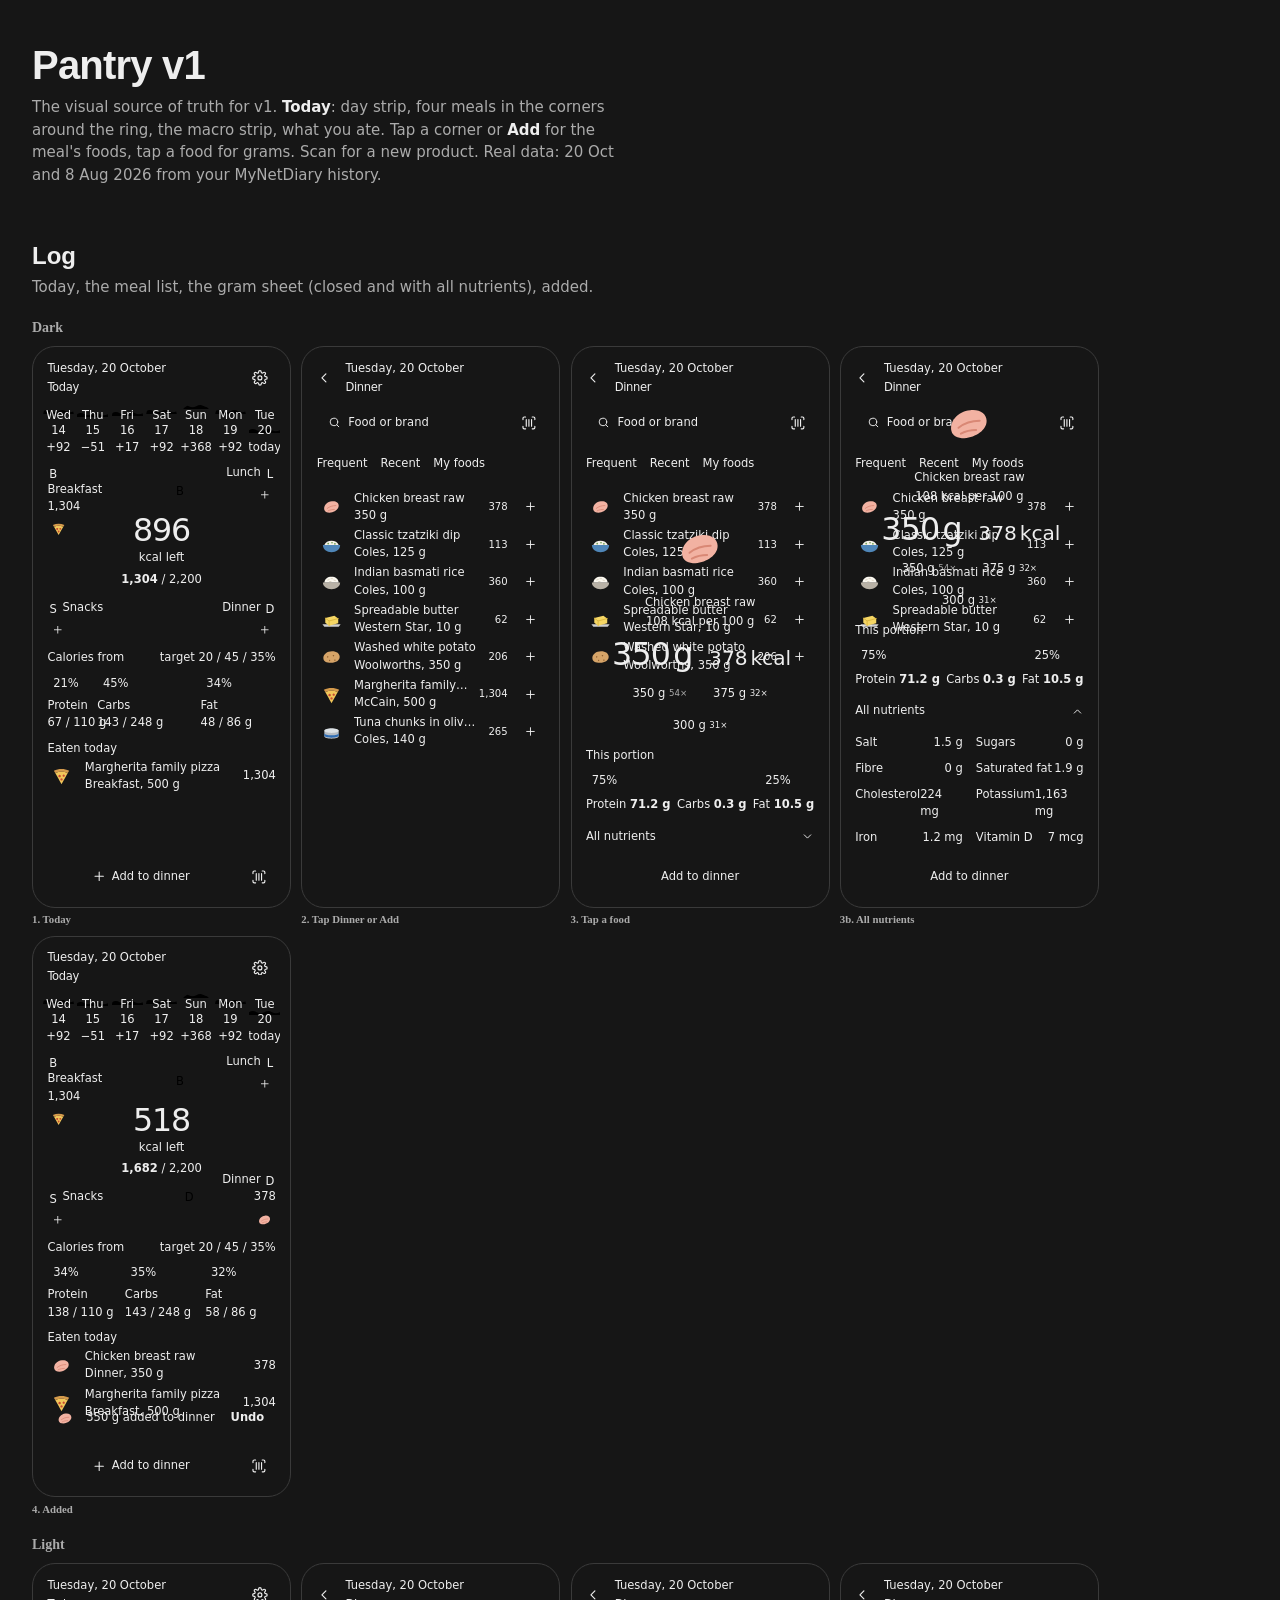
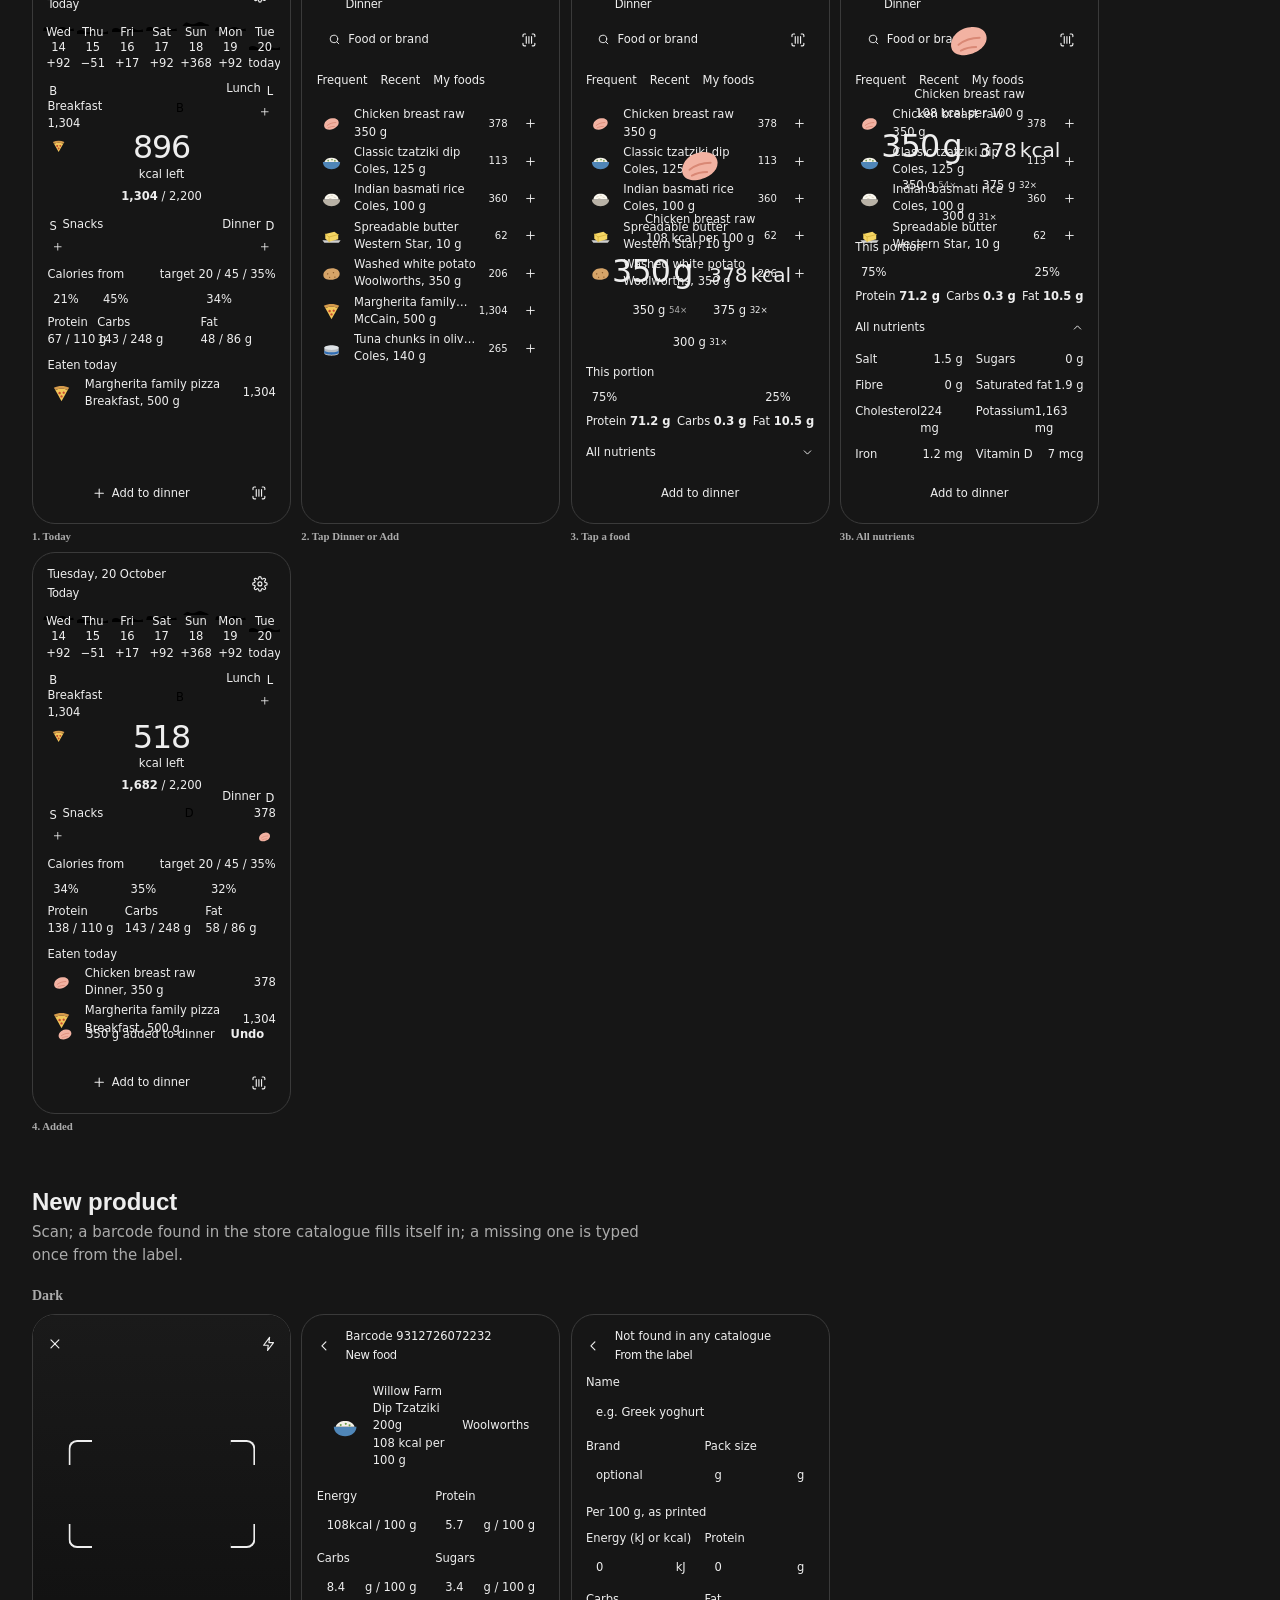
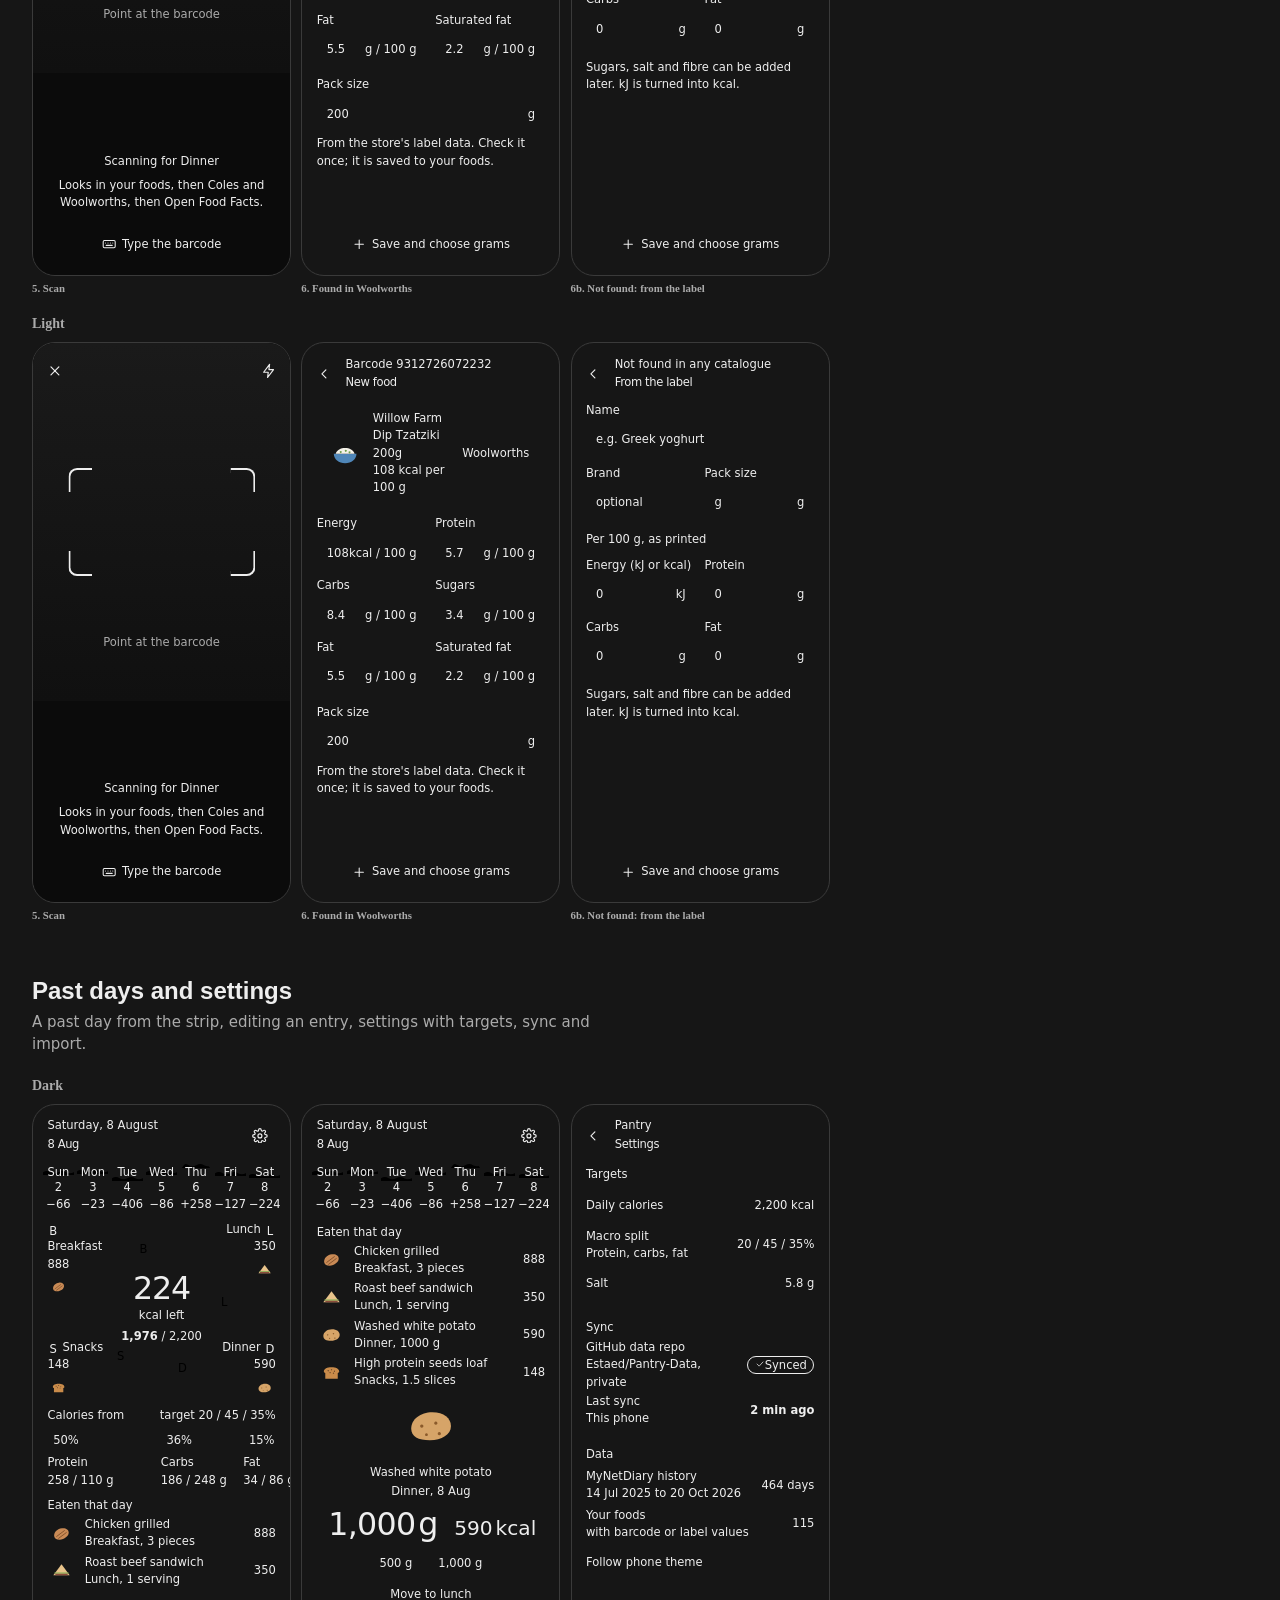
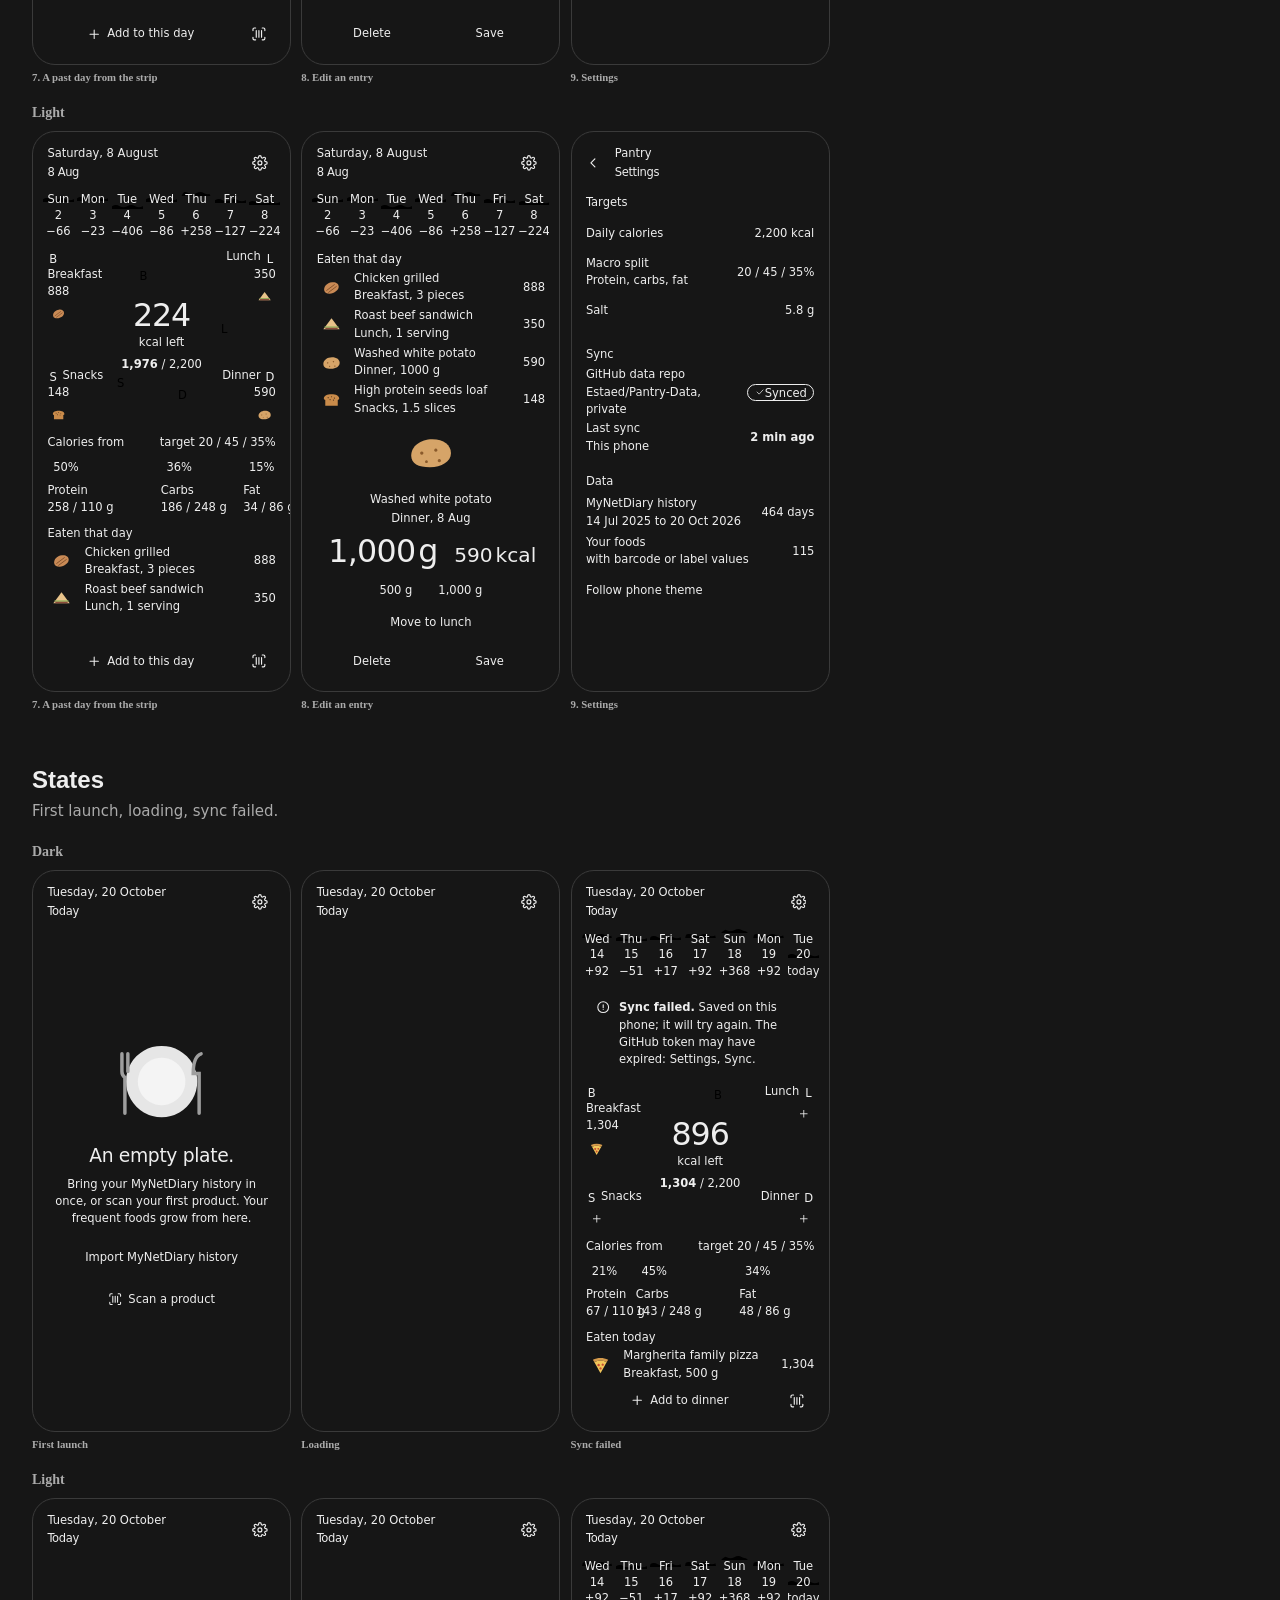
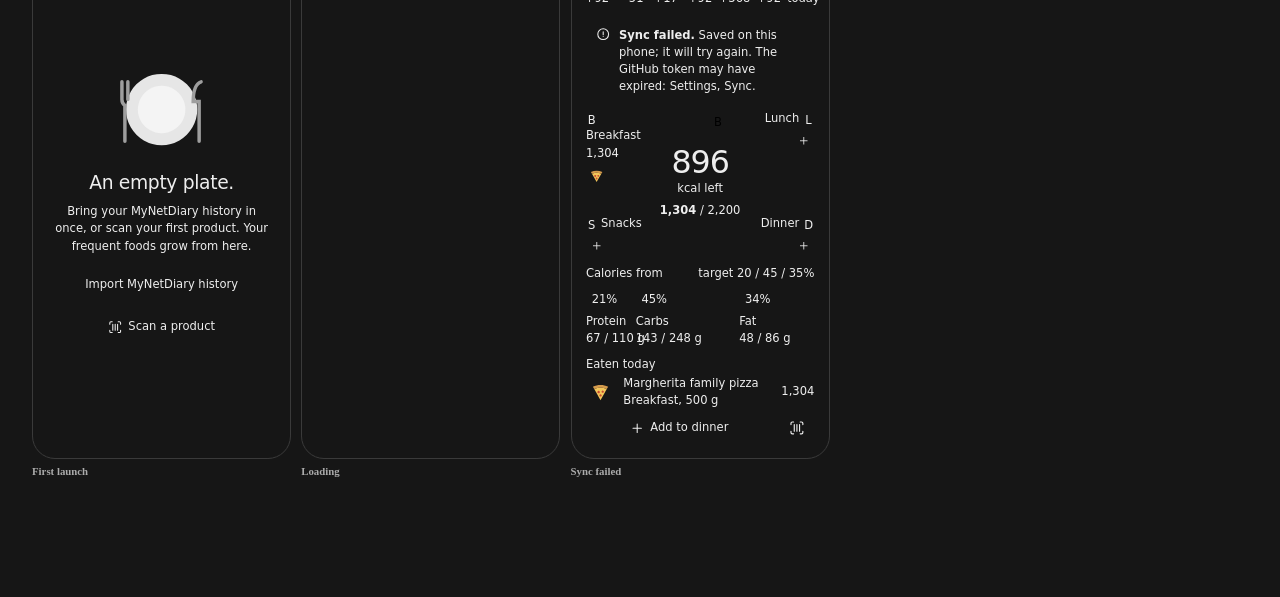
==== commit 6ecb3d42: "Draw final v1 screens as the visual source of truth" ====
--- a/design/screens.html
+++ b/design/screens.html
@@ -1,133 +1,189 @@
 <!doctype html>
-<html lang="tr">
+<html lang="en">
 <head>
 <meta charset="utf-8">
 <meta name="viewport" content="width=device-width, initial-scale=1">
-<title>Pantry ekranları</title>
+<title>Pantry screens</title>
 <link rel="stylesheet" href="../../../TarikOS/.brain/skills/tasarim/references/tokens.css">
 <link rel="stylesheet" href="../../../TarikOS/.brain/skills/tasarim/assets/fonts/archivo.css">
 <style>
-  /* Pantry prototype v2 (2026-10-20), Tarik Base v6. Phones drawn at real size (360x780) and shown at
-     72 % with CSS zoom; click one to see it full size. Data is Tarık's own MyNetDiary history
-     (references/mynetdiary-history-2026-10-20.json): 20 Oct as logged, the week before it. */
+  /* Pantry v1 screens, the visual source of truth (2026-10-20). Tarik Base v6 + design/DESIGN.md:
+     meals in the four corners around the spill ring (G3: alternating greys with initials), the macro
+     strip (B1), the waving day strip (W3), food drawings in style C, English UI, grey + one orange.
+     Real data from references/mynetdiary-history-2026-10-20.json; Woolworths product data for the
+     scanned tzatziki. Phones drawn at real size (360x780), shown at 72 %; click to enlarge. */
   @font-face { font-family: Manrope; src: url(../../../TarikOS/.brain/skills/tasarim/assets/fonts/Manrope.woff2) format('woff2'); font-weight: 200 800; }
   * { box-sizing: border-box; }
   body.page { margin: 0; background: #161616; color: #EEEEEE; font: 500 16px/1.5 Manrope, system-ui, sans-serif; }
-  .page main { max-width: 1900px; margin: 0 auto; padding: 44px 32px 120px; }
+  .page main { max-width: 1700px; margin: 0 auto; padding: 44px 32px 120px; }
   .page h1 { font: 700 40px/1.05 Archivo, sans-serif; font-stretch: 118%; letter-spacing: -0.8px; margin: 0 0 10px; }
-  .page .lede { color: #ABABAB; max-width: 56ch; margin: 0; font-size: 15px; }
+  .page .lede { color: #ABABAB; max-width: 64ch; margin: 0; font-size: 15px; }
   .page .lede b { color: #EEEEEE; }
   .page h2 { font: 700 24px/1.15 Archivo, sans-serif; font-stretch: 118%; margin: 56px 0 6px; }
-  .page h2 + p { color: #ABABAB; margin: 0 0 18px; font-size: 15px; max-width: 56ch; }
-  .page h2 + p b { color: #EEEEEE; }
+  .page h2 + p { color: #ABABAB; margin: 0 0 18px; font-size: 15px; max-width: 64ch; }
   .page h3 { font: 600 14px Manrope; color: #ABABAB; margin: 22px 0 10px; }
-  .row { display: flex; gap: 18px; flex-wrap: wrap; zoom: 0.72; }
+  .row { display: flex; gap: 14px; flex-wrap: wrap; zoom: 0.72; }
   .cap { width: 360px; font: 600 15px Manrope; color: #ABABAB; margin-top: 8px; }
 
-  .phone { background-color: var(--canvas); color: var(--ink); font-family: var(--font-sans); width: 360px; height: 780px; border-radius: 32px; overflow: hidden; border: 1px solid #3A3A3A; display: flex; flex-direction: column; position: relative; flex: none; cursor: zoom-in; }
+  .phone { background-color: var(--canvas); color: var(--ink); font-family: var(--font-sans); width: 360px; height: 780px; border-radius: 32px; overflow: hidden; border: 1px solid #3A3A3A; display: flex; flex-direction: column; position: relative; flex: none; cursor: zoom-in;
+    --g1: var(--ink); --g3: color-mix(in oklab, var(--ink) 40%, var(--canvas)); }
   .phone * { font-variant-numeric: tabular-nums; }
-  .top { padding: 18px 12px 0 20px; display: flex; align-items: center; justify-content: space-between; gap: 8px; }
-  .top.back { padding-left: 8px; justify-content: flex-start; }
   .eyebrow { font: 600 12px/1.3 var(--font-sans); color: var(--ink-muted); }
   .title { font: var(--display-weight) 29px/1.06 var(--font-display); font-stretch: var(--display-stretch); letter-spacing: -0.5px; margin-top: 2px; }
-  .body { padding: 0 20px; display: flex; flex-direction: column; gap: 14px; margin-top: 14px; }
-  .nav { display: flex; }
+  .disp { font-family: var(--font-display); font-weight: var(--display-weight); font-stretch: var(--display-stretch); }
+  .top { padding: 18px 20px 0; display: flex; align-items: center; justify-content: space-between; gap: 8px; }
+  .top.back { padding-left: 8px; justify-content: flex-start; }
   .ibtn { width: 44px; height: 44px; display: grid; place-items: center; color: var(--ink); border-radius: var(--r-md); flex: none; }
   .ibtn.box { background: var(--surface-2); width: 48px; height: 48px; }
+  .ibtn.round { background: var(--surface-2); border-radius: 50%; width: 46px; height: 46px; }
   svg.i { width: 22px; height: 22px; fill: none; stroke: currentColor; stroke-width: 1.75; stroke-linecap: round; stroke-linejoin: round; flex: none; }
-
-  .card { background-color: var(--surface-1); border: var(--card-border); border-radius: var(--r-card); box-shadow: var(--shadow-card); padding: 14px 16px; }
-
-  /* hero: the anchor box holds the plate ring and the four meals */
-  .anchor { background-color: var(--anchor); color: var(--on-anchor); border-radius: var(--r-anchor); box-shadow: var(--shadow-anchor); padding: 16px 16px 16px 14px; margin-right: 7px; display: flex; align-items: center; gap: 14px; }
-  .plate { position: relative; width: 148px; height: 148px; flex: none; }
-  .plate svg { width: 100%; height: 100%; transform: rotate(-90deg); }
-  .plate .mid { position: absolute; inset: 0; display: flex; flex-direction: column; align-items: center; justify-content: center; }
-  .plate .num { font: var(--display-weight) 40px/1 var(--font-display); font-stretch: var(--display-stretch); letter-spacing: -1px; color: var(--on-anchor-accent); }
-  .plate .lbl { font: 600 12px var(--font-sans); color: var(--on-anchor-muted); margin-top: 4px; }
-  .meals { flex: 1; display: flex; flex-direction: column; }
-  .meal { display: flex; justify-content: space-between; align-items: baseline; padding: 7px 0; font: 600 14px var(--font-sans); color: var(--on-anchor-muted); }
-  .meal + .meal { border-top: 1px solid color-mix(in oklab, var(--on-anchor-muted) 25%, transparent); }
-  .meal b { font: 700 15px var(--font-figure); color: var(--on-anchor); }
-  .meal b.none { color: var(--on-anchor-muted); font-weight: 600; }
-
-  /* macros: three bars */
-  .macros { display: grid; grid-template-columns: repeat(3, 1fr); gap: 14px; }
-  .macros .v { font: 700 16px var(--font-sans); margin-top: 2px; white-space: nowrap; }
-  .macros .v small { font: 600 12px var(--font-figure); color: var(--ink-subtle); }
-  .mbar { height: 6px; border-radius: 9999px; background: var(--surface-3); margin-top: 8px; overflow: hidden; }
-  .mbar i { display: block; height: 100%; background: var(--ink-muted); border-radius: 9999px; }
-
-  /* the week: bars against the budget line, today orange */
-  .week { position: relative; height: 92px; display: flex; align-items: flex-end; gap: 10px; border-bottom: 1.5px solid var(--ink); margin-top: 10px; }
-  .week .budget { position: absolute; left: 0; right: 0; border-top: 1px dashed var(--ink-subtle); }
-  .week .budget span { position: absolute; right: 0; top: -17px; font: 600 11px var(--font-figure); color: var(--ink-subtle); }
-  .week i { flex: 1; border-radius: 3px 3px 0 0; background: var(--chart-neutral); }
-  .week i.k { background: var(--chart-1); }
-  .wdays { display: flex; gap: 10px; margin-top: 6px; }
-  .wdays span { flex: 1; text-align: center; font: 600 11px var(--font-sans); color: var(--ink-subtle); }
-  .wdays span.k { color: var(--primary-text); }
-
-  .bottom { margin-top: auto; padding: 0 20px 18px; display: flex; gap: 10px; align-items: center; }
   .btn { height: 48px; border-radius: var(--r-button); background: var(--action); color: var(--on-action); display: flex; align-items: center; justify-content: center; gap: 8px; font: 700 16px var(--font-sans); border: 0; width: 100%; }
   .btn svg.i { width: 20px; height: 20px; }
   .btn.sec { background: var(--surface-2); color: var(--ink); }
-
+  .btn.danger { background: transparent; box-shadow: inset 0 0 0 1px var(--danger); color: var(--danger); }
+  .bottom { margin-top: auto; padding: 0 20px 18px; display: flex; gap: 10px; align-items: center; }
+  .acc { color: var(--primary-display); }
+  .fig { font: 600 12px var(--font-figure); color: var(--ink-subtle); }
+  .body { padding: 0 20px; display: flex; flex-direction: column; gap: 14px; margin-top: 14px; }
+
+  /* day strip (W3 with waves) */
+  .days { display: flex; gap: 5px; padding: 12px 14px 0; }
+  .day { flex: 1; min-width: 0; height: 74px; position: relative; border-radius: 14px; background: var(--surface-1); border: 1px solid var(--hairline); overflow: hidden; display: flex; flex-direction: column; align-items: center; justify-content: center; font: 600 11px var(--font-sans); color: var(--ink-muted); }
+  .day b { font: 700 15px var(--font-figure); color: var(--ink); line-height: 1.2; }
+  .day em { font: 700 11px var(--font-figure); font-style: normal; color: var(--ink-subtle); margin-top: 1px; }
+  .day em.ov { color: var(--ink); }
+  .day > span, .day > b, .day > em { position: relative; z-index: 1; }
+  .day .liq { position: absolute; left: 0; right: 0; bottom: 0; }
+  .day .bud { position: absolute; left: 0; right: 0; border-top: 1px dashed var(--ink-subtle); z-index: 1; }
+  .day.on { border: 1.5px solid var(--ink); }
+  .day .wv { position: absolute; left: 0; bottom: calc(100% - 1px); width: 200%; height: 7px; animation: wave 5s linear infinite; }
+  .day:nth-child(2n) .wv { animation-duration: 6.2s; animation-delay: -1.3s; }
+  .day:nth-child(3n) .wv { animation-duration: 5.6s; animation-delay: -2.7s; }
+  @keyframes wave { from { transform: translateX(0); } to { transform: translateX(-50%); } }
+  @media (prefers-reduced-motion: reduce) { .day .wv { animation: none; } }
+
+  /* corners + ring */
+  .frame { position: relative; margin: 8px 20px 0; height: 246px; }
+  .mid { position: absolute; left: 50%; top: 50%; transform: translate(-50%, -50%); width: 196px; height: 196px; }
+  .mid > svg { display: block; overflow: visible; }
+  .center { position: absolute; inset: 0; display: flex; flex-direction: column; align-items: center; justify-content: center; text-align: center; }
+  .num { line-height: 1; letter-spacing: -1.5px; }
+  .lbl { font: 600 12px var(--font-sans); color: var(--ink-muted); margin-top: 3px; }
+  .tot { font: 600 12px var(--font-figure); color: var(--ink-subtle); margin-top: 6px; } .tot b { color: var(--ink); font-weight: 700; }
+  .corner { position: absolute; width: 96px; font: 600 12px var(--font-sans); color: var(--ink-muted); }
+  .corner.r { text-align: right; }
+  .corner .sw { display: inline-block; width: 16px; height: 16px; border-radius: 50%; text-align: center; font: 800 10px/16px var(--font-sans); font-style: normal; vertical-align: -3px; margin-right: 5px; }
+  .corner.r .sw { margin: 0 0 0 5px; }
+  .corner b { display: block; font: 700 19px/1.15 var(--font-figure); color: var(--ink); }
+  .corner .fs { display: flex; margin-top: 4px; } .corner.r .fs { justify-content: flex-end; }
+  .corner .fs span { width: 30px; height: 30px; border-radius: 50%; background: var(--surface-2); display: grid; place-items: center; border: 2px solid var(--canvas); }
+  .corner .fs span + span { margin-left: -8px; }
+  .corner .fs svg { width: 24px; height: 24px; }
+  .corner .addm { width: 30px; height: 30px; border-radius: 50%; border: 1.5px dashed var(--hairline-strong); display: grid; place-items: center; color: var(--ink-muted); margin-top: 4px; }
+  .corner.r .addm { margin-left: auto; } .corner .addm svg.i { width: 16px; height: 16px; }
+
+  /* macro strip (B1, G3 tones, values inside) */
+  .mac { margin: 12px 20px 0; }
+  .mh { display: flex; justify-content: space-between; align-items: baseline; margin-bottom: 8px; }
+  .b1 { display: flex; gap: 4px; }
+  .b1 > div { min-width: 0; }
+  .b1 .bar { height: 30px; border-radius: 8px; display: flex; align-items: center; padding: 0 8px; font: 700 13px var(--font-figure); white-space: nowrap; overflow: hidden; }
+  .b1 .lab { margin-top: 4px; font: 600 12px var(--font-sans); color: var(--ink-muted); white-space: nowrap; }
+  .b1 .g { font: 500 12px var(--font-figure); color: var(--ink-subtle); white-space: nowrap; }
+
+  /* rows */
+  .sec { margin: 12px 20px 0; }
+  .fr { display: flex; align-items: center; gap: 12px; min-height: 52px; position: relative; }
+  .fr + .fr { border-top: 1px solid var(--hairline); }
+  .fr .food { width: 40px; height: 40px; border-radius: 50%; background: var(--surface-2); display: grid; place-items: center; flex: none; }
+  .fr .food svg { width: 32px; height: 32px; }
+  .fr .t { flex: 1; min-width: 0; font: 600 15px/1.3 var(--font-sans); white-space: nowrap; overflow: hidden; text-overflow: ellipsis; }
+  .fr .t span { display: block; font: 500 13px var(--font-figure); color: var(--ink-muted); }
+  .fr .k { font: 700 14px var(--font-figure); }
+  .fr .add { width: 40px; height: 40px; border-radius: 50%; border: 1.5px solid var(--hairline-strong); display: grid; place-items: center; flex: none; }
+  .fr .add svg.i { width: 18px; height: 18px; }
+  .fr.sel::after { content: ''; position: absolute; inset: 2px -8px; border: 2px solid var(--primary); border-radius: 12px; pointer-events: none; }
   .search { display: flex; gap: 8px; }
-  .input { flex: 1; height: 48px; border-radius: var(--r-md); background: var(--surface-2); display: flex; align-items: center; gap: 10px; padding: 0 14px; font: 500 15px var(--font-sans); color: var(--ink-muted); }
+  .input { flex: 1; height: 46px; border-radius: 23px; background: var(--surface-2); display: flex; align-items: center; gap: 10px; padding: 0 16px; font: 500 15px var(--font-sans); color: var(--ink-muted); }
   .input svg.i { width: 18px; height: 18px; }
-  .input.val { color: var(--ink); font: 700 20px var(--font-sans); }
-  .input.val small { font: 600 14px var(--font-sans); color: var(--ink-muted); margin-left: -4px; }
-  .input.focus { box-shadow: inset 0 0 0 2px var(--primary); }
-
-  .list { background-color: var(--surface-1); border: var(--card-border); border-radius: var(--r-card); box-shadow: var(--shadow-card); }
-  .li { display: flex; gap: 12px; align-items: center; padding: 6px 4px 6px 10px; min-height: 60px; position: relative; }
-  .li + .li { border-top: 1px solid var(--hairline); }
-  .li .t { flex: 1; min-width: 0; font: 600 15px/1.3 var(--font-sans); white-space: nowrap; overflow: hidden; text-overflow: ellipsis; }
-  .li .s { display: block; font: 500 13px var(--font-figure); color: var(--ink-muted); }
-  .li .add { width: 44px; height: 44px; display: grid; place-items: center; color: var(--ink-muted); }
-  .food { width: 44px; height: 44px; border-radius: var(--r-md); background: var(--surface-2); display: grid; place-items: center; flex: none; }
-  .food svg { width: 36px; height: 36px; }
-
-  .chips { display: flex; gap: 8px; flex-wrap: wrap; }
-  .chip { height: 36px; padding: 0 14px; border-radius: var(--r-chip); border: 1px solid var(--hairline-strong); display: inline-flex; align-items: center; font: 600 14px var(--font-sans); }
+  .seg { display: flex; gap: 18px; border-bottom: 1px solid var(--hairline); }
+  .seg span { padding: 8px 0; font: 600 14px var(--font-sans); color: var(--ink-subtle); position: relative; }
+  .seg span.on { color: var(--ink); } .seg span.on::after { content: ''; position: absolute; left: 0; right: 0; bottom: -1px; height: 2px; background: var(--ink); }
+
+  /* sheets */
+  .scrim { position: absolute; inset: 0; background: var(--scrim); }
+  .sheet { position: absolute; left: 0; right: 0; bottom: 0; background: var(--surface-1); border-radius: 28px 28px 0 0; border-top: 1px solid var(--hairline-strong); padding: 10px 20px 18px; display: flex; flex-direction: column; align-items: center; gap: 12px; box-shadow: var(--shadow-3); }
+  .sheet .handle { width: 36px; height: 4px; border-radius: 4px; background: var(--hairline-strong); }
+  .sheet .hero { width: 104px; height: 104px; border-radius: 50%; background: var(--surface-2); display: grid; place-items: center; }
+  .sheet .hero svg { width: 78px; height: 78px; }
+  .sheet h4 { margin: 0; font: 700 19px var(--font-sans); text-align: center; }
+  .sheet .per { font: 500 13px var(--font-sans); color: var(--ink-muted); margin-top: -10px; }
+  .amt { display: flex; align-items: baseline; gap: 18px; }
+  .amt .g { font-size: 44px; line-height: 1; letter-spacing: -1px; border-bottom: 2px solid var(--primary); padding: 0 4px 2px; }
+  .amt small { font: 600 15px var(--font-sans); color: var(--ink-muted); letter-spacing: 0; margin-left: 4px; }
+  .amt .k { font-size: 28px; line-height: 1; color: var(--ink-muted); }
+  .chips { display: flex; gap: 8px; flex-wrap: wrap; justify-content: center; }
+  .chip { height: 36px; padding: 0 14px; border-radius: 18px; border: 1px solid var(--hairline-strong); display: inline-flex; align-items: center; font: 600 14px var(--font-sans); }
   .chip.on { background: var(--action); color: var(--on-action); border-color: var(--action); }
-
-  .scrim { position: absolute; inset: 0; background: var(--scrim); }
-  .sheet { position: absolute; left: 0; right: 0; bottom: 0; background: var(--surface-1); border-top: 1px solid var(--hairline-strong); border-radius: var(--r-xl) var(--r-xl) 0 0; box-shadow: var(--shadow-3); padding: 10px 20px 18px; display: flex; flex-direction: column; gap: 14px; }
-  .sheet .handle { width: 36px; height: 4px; border-radius: 4px; background: var(--hairline-strong); margin: 0 auto; }
-  .sheet .hd { display: flex; gap: 14px; align-items: center; }
-  .sheet .hd .food { width: 64px; height: 64px; border-radius: var(--r-card); }
-  .sheet .hd .food svg { width: 54px; height: 54px; }
-  .sheet h4 { font: 700 19px/1.25 var(--font-sans); margin: 0; }
-  .sheet .sub { font: 500 13px var(--font-sans); color: var(--ink-muted); }
-  .amount { display: flex; gap: 12px; align-items: center; }
-  .amount .input { flex: none; width: 116px; }
-  .kc { font: var(--display-weight) 34px/1 var(--font-display); font-stretch: var(--display-stretch); letter-spacing: -0.8px; }
-  .kc small { font: 600 14px var(--font-sans); color: var(--ink-muted); letter-spacing: 0; margin-left: 4px; }
-  /* macro split of this food: one bar, three tones, labelled underneath */
-  .split { display: flex; height: 10px; border-radius: 9999px; overflow: hidden; gap: 2px; }
-  .split i:nth-child(1) { background: var(--ink); } .split i:nth-child(2) { background: var(--ink-muted); } .split i:nth-child(3) { background: var(--chart-neutral); }
-  .legend { display: flex; justify-content: space-between; margin-top: 8px; font: 500 13px var(--font-sans); color: var(--ink-muted); }
-  .legend b { color: var(--ink); font-weight: 700; }
-  .legend span::before { content: ''; display: inline-block; width: 8px; height: 8px; border-radius: 2px; margin-right: 6px; vertical-align: 1px; }
-  .legend span:nth-child(1)::before { background: var(--ink); } .legend span:nth-child(2)::before { background: var(--ink-muted); } .legend span:nth-child(3)::before { background: var(--chart-neutral); }
-  .more { display: flex; justify-content: space-between; align-items: center; min-height: 44px; border-top: 1px solid var(--hairline); padding-top: 4px; font: 600 14px var(--font-sans); color: var(--ink-muted); }
+  .chip em { font-style: normal; font-weight: 500; font-size: 12px; color: var(--ink-subtle); margin-left: 5px; }
+  .chip.on em { color: var(--on-action); opacity: .7; }
+  .full { width: 100%; }
+  .more { width: 100%; display: flex; justify-content: space-between; align-items: center; min-height: 40px; font: 600 14px var(--font-sans); color: var(--ink-muted); border-top: 1px solid var(--hairline); }
   .more svg.i { width: 18px; height: 18px; }
-  .nutr { display: grid; grid-template-columns: 1fr 1fr; gap: 0 18px; margin-top: -6px; }
-  .nutr div { display: flex; justify-content: space-between; padding: 7px 0; border-bottom: 1px solid var(--hairline); font: 500 14px var(--font-sans); color: var(--ink-muted); }
+  .nutr { width: 100%; display: grid; grid-template-columns: 1fr 1fr; gap: 0 18px; margin-top: -6px; }
+  .nutr div { display: flex; justify-content: space-between; padding: 6px 0; border-bottom: 1px solid var(--hairline); font: 500 14px var(--font-sans); color: var(--ink-muted); }
   .nutr b { color: var(--ink); font: 600 14px var(--font-figure); }
+  .two { display: flex; gap: 10px; width: 100%; }
+
+  /* scanner */
+  .cam { position: absolute; inset: 0; background: #0B0B0B; }
+  .cam .shelf { position: absolute; left: 0; right: 0; top: 0; height: 64%; background: linear-gradient(#1A1A1A, #101010); }
+  .viewfinder { position: absolute; left: 50%; top: 32%; transform: translate(-50%, -50%); width: 260px; height: 150px; }
+  .viewfinder i { position: absolute; width: 34px; height: 34px; border: 3px solid #EEEEEE; }
+  .viewfinder i:nth-child(1) { left: 0; top: 0; border-right: 0; border-bottom: 0; border-radius: 12px 0 0 0; }
+  .viewfinder i:nth-child(2) { right: 0; top: 0; border-left: 0; border-bottom: 0; border-radius: 0 12px 0 0; }
+  .viewfinder i:nth-child(3) { left: 0; bottom: 0; border-right: 0; border-top: 0; border-radius: 0 0 0 12px; }
+  .viewfinder i:nth-child(4) { right: 0; bottom: 0; border-left: 0; border-top: 0; border-radius: 0 0 12px 0; }
+  .viewfinder .laser { position: absolute; left: 18px; right: 18px; top: 50%; height: 2px; background: var(--chart-1); border-radius: 2px; }
+  .camtop { position: absolute; left: 0; right: 0; top: 0; padding: 18px 8px; display: flex; justify-content: space-between; color: #EEEEEE; }
+  .camtop .ibtn { color: #EEEEEE; }
+  .camhint { position: absolute; left: 0; right: 0; top: 52%; text-align: center; font: 600 15px var(--font-sans); color: #ABABAB; }
+
+  /* form */
+  .field label { display: block; font: 700 14px var(--font-sans); margin-bottom: 6px; }
+  .finput { height: 46px; border-radius: var(--r-md); background: var(--surface-2); display: flex; align-items: center; padding: 0 14px; font: 500 15px var(--font-sans); color: var(--ink); justify-content: space-between; }
+  .finput.ph { color: var(--ink-subtle); }
+  .finput.focus { box-shadow: inset 0 0 0 2px var(--primary); }
+  .finput small { color: var(--ink-subtle); font: 600 13px var(--font-sans); }
+  .grid2 { display: grid; grid-template-columns: 1fr 1fr; gap: 10px 12px; }
+  .help { font: 500 12px var(--font-sans); color: var(--ink-muted); margin-top: 6px; }
+  .src { display: flex; gap: 12px; align-items: center; padding: 12px 14px; border-radius: var(--r-card); background: var(--surface-1); border: 1px solid var(--hairline); }
+  .src .food { width: 52px; height: 52px; border-radius: 50%; background: var(--surface-2); display: grid; place-items: center; flex: none; }
+  .src .food svg { width: 42px; height: 42px; }
+  .src b { display: block; font: 700 15px var(--font-sans); } .src span { font: 500 13px var(--font-sans); color: var(--ink-muted); }
+  .tag { display: inline-flex; height: 22px; align-items: center; padding: 0 8px; border-radius: var(--r-sm); border: 1px solid var(--hairline-strong); font: 600 12px var(--font-sans); color: var(--ink-muted); }
+
+  /* settings */
+  .list { display: flex; flex-direction: column; }
+  .lr { display: flex; justify-content: space-between; align-items: center; min-height: 54px; border-bottom: 1px solid var(--hairline); font: 600 15px var(--font-sans); gap: 12px; }
+  .lr span { display: block; font: 500 13px var(--font-sans); color: var(--ink-muted); }
+  .lr .v { font: 700 15px var(--font-figure); text-align: right; white-space: nowrap; }
+  .pill { white-space: nowrap; display: inline-flex; align-items: center; gap: 5px; height: 24px; padding: 0 9px; border-radius: 9999px; border: 1px solid currentColor; font: 600 12px var(--font-sans); }
+  .pill.ok { color: var(--success); } .pill.bad { color: var(--danger); }
+  .toggle { width: 44px; height: 26px; border-radius: 9999px; background: var(--action); position: relative; flex: none; }
+  .toggle::after { content: ''; position: absolute; top: 3px; left: 21px; width: 20px; height: 20px; border-radius: 50%; background: var(--on-action); }
 
   .toast { position: absolute; left: 20px; right: 20px; bottom: 84px; display: flex; align-items: center; gap: 12px; background: var(--surface-3); border: 1px solid var(--hairline-strong); border-radius: var(--r-md); padding: 8px 16px 8px 8px; font: 500 14px var(--font-sans); box-shadow: var(--shadow-3); }
-  .toast .food { width: 36px; height: 36px; } .toast .food svg { width: 30px; height: 30px; }
-  .toast span { flex: 1; } .toast b { font-weight: 700; }
-  .banner { display: flex; gap: 12px; align-items: flex-start; background: var(--surface-2); border-radius: var(--r-card); padding: 12px 14px; font: 500 14px/1.45 var(--font-sans); }
+  .toast .food { width: 34px; height: 34px; border-radius: 50%; background: var(--surface-2); display: grid; place-items: center; } .toast .food svg { width: 28px; height: 28px; }
+  .toast > span:not(.food) { flex: 1; } .toast b { font-weight: 700; }
+  .banner { display: flex; gap: 12px; align-items: flex-start; background: var(--surface-2); border-radius: var(--r-card); padding: 12px 14px; font: 500 14px/1.45 var(--font-sans); margin: 12px 20px 0; }
   .banner svg.i { color: var(--danger); width: 20px; height: 20px; margin-top: 1px; }
   .sk { background: var(--surface-2); border-radius: var(--r-sm); }
   .empty { flex: 1; display: flex; flex-direction: column; align-items: center; justify-content: center; text-align: center; padding: 0 28px; }
   .empty .art svg { width: 132px; height: 132px; }
   .empty .title { font-size: 26px; margin-top: 10px; }
   .empty p { margin: 8px 0 0; font: 500 14px/1.5 var(--font-sans); color: var(--ink-muted); }
+  .empty .btn { margin-top: 18px; }
   .page :focus-visible, .phone :focus-visible { outline: 2px solid var(--primary, #FF5A00); outline-offset: 2px; }
   #zoom { position: fixed; inset: 0; background: #000000D9; display: none; place-items: center; z-index: 9; cursor: zoom-out; }
   #zoom.on { display: grid; }
@@ -136,123 +192,171 @@
 </head>
 <body class="page">
 <main>
-  <h1>Pantry</h1>
-  <p class="lede">MyNetDiary'nin düzeni, bizim dille: halka ve öğünler bir kutuda, altta <b>üç makro</b> ve <b>haftanın barları</b>. Öğüne dokununca resimli liste, yemeğe dokununca gram. Tuz, şeker, lif yemeğin detayında. Veriler senin 20 Ekim'in.</p>
-
-  <h2>Akış</h2>
-  <p>Ana ekran, öğünün listesi, gram sayfası, tüm besinler açık, eklendi.</p>
-  <h3>Koyu</h3><div class="row" id="fd"></div>
-  <h3>Açık</h3><div class="row" id="fl"></div>
-
-  <h2>Çizim tarzı: A? B? C?</h2>
-  <p>Yemek resimleri üç tarzda, gerisi aynı. <b>A</b> ince çizgi (tasarım dilimizin çizim tarzı), <b>B</b> gri tonlarda düz, <b>C</b> yemeğin kendi renginde düz. Akış yukarıda A ile çizildi.</p>
-  <h3>Koyu</h3><div class="row" id="id"></div>
-  <h3>Açık</h3><div class="row" id="il"></div>
-
-  <h2>Durumlar</h2>
-  <p>İlk açılış, yükleniyor ve barkod bulunamadı.</p>
-  <h3>Koyu</h3><div class="row" id="sd"></div>
-  <h3>Açık</h3><div class="row" id="sl"></div>
+  <h1>Pantry v1</h1>
+  <p class="lede">The visual source of truth for v1. <b>Today</b>: day strip, four meals in the corners around the ring, the macro strip, what you ate. Tap a corner or <b>Add</b> for the meal's foods, tap a food for grams. Scan for a new product. Real data: 20 Oct and 8 Aug 2026 from your MyNetDiary history.</p>
+  <h2>Log</h2><p>Today, the meal list, the gram sheet (closed and with all nutrients), added.</p>
+  <h3>Dark</h3><div class="row" id="ld"></div><h3>Light</h3><div class="row" id="ll"></div>
+  <h2>New product</h2><p>Scan; a barcode found in the store catalogue fills itself in; a missing one is typed once from the label.</p>
+  <h3>Dark</h3><div class="row" id="nd"></div><h3>Light</h3><div class="row" id="nl"></div>
+  <h2>Past days and settings</h2><p>A past day from the strip, editing an entry, settings with targets, sync and import.</p>
+  <h3>Dark</h3><div class="row" id="pd"></div><h3>Light</h3><div class="row" id="pl"></div>
+  <h2>States</h2><p>First launch, loading, sync failed.</p>
+  <h3>Dark</h3><div class="row" id="sd"></div><h3>Light</h3><div class="row" id="sl"></div>
 </main>
 <div id="zoom"></div>
 <script>
 const P = {
-  left: '<path d="m15 18-6-6 6-6"/>', right: '<path d="m9 18 6-6-6-6"/>', down: '<path d="m6 9 6 6 6-6"/>', up: '<path d="m18 15-6-6-6 6"/>',
-  search: '<circle cx="11" cy="11" r="7"/><path d="m20 20-3.5-3.5"/>',
+  left: '<path d="m15 18-6-6 6-6"/>', down: '<path d="m6 9 6 6 6-6"/>', up: '<path d="m18 15-6-6-6 6"/>', x: '<path d="M18 6 6 18M6 6l12 12"/>',
+  search: '<circle cx="11" cy="11" r="7"/><path d="m20 20-3.5-3.5"/>', gear: '<circle cx="12" cy="12" r="3"/><path d="M19.4 15a1.7 1.7 0 0 0 .3 1.8l.1.1a2 2 0 1 1-2.8 2.8l-.1-.1a1.7 1.7 0 0 0-1.8-.3 1.7 1.7 0 0 0-1 1.5V21a2 2 0 1 1-4 0v-.1a1.7 1.7 0 0 0-1.1-1.5 1.7 1.7 0 0 0-1.8.3l-.1.1a2 2 0 1 1-2.8-2.8l.1-.1a1.7 1.7 0 0 0 .3-1.8 1.7 1.7 0 0 0-1.5-1H3a2 2 0 1 1 0-4h.1a1.7 1.7 0 0 0 1.5-1.1 1.7 1.7 0 0 0-.3-1.8l-.1-.1a2 2 0 1 1 2.8-2.8l.1.1a1.7 1.7 0 0 0 1.8.3H9a1.7 1.7 0 0 0 1-1.5V3a2 2 0 1 1 4 0v.1a1.7 1.7 0 0 0 1 1.5 1.7 1.7 0 0 0 1.8-.3l.1-.1a2 2 0 1 1 2.8 2.8l-.1.1a1.7 1.7 0 0 0-.3 1.8V9a1.7 1.7 0 0 0 1.5 1H21a2 2 0 1 1 0 4h-.1a1.7 1.7 0 0 0-1.5 1z"/>',
   scan: '<path d="M3 7V5a2 2 0 0 1 2-2h2M17 3h2a2 2 0 0 1 2 2v2M21 17v2a2 2 0 0 1-2 2h-2M7 21H5a2 2 0 0 1-2-2v-2M8 7v10M12 7v10M16 7v10"/>',
-  plus: '<path d="M5 12h14M12 5v14"/>', alert: '<circle cx="12" cy="12" r="9"/><path d="M12 8v5M12 16h.01"/>' };
+  plus: '<path d="M5 12h14M12 5v14"/>', alert: '<circle cx="12" cy="12" r="9"/><path d="M12 8v5M12 16h.01"/>', check: '<path d="M5 12l5 5 9-10"/>',
+  flash: '<path d="M13 2 4 14h7l-1 8 9-12h-7z"/>', kbd: '<rect x="2" y="6" width="20" height="12" rx="2"/><path d="M6 10h.01M10 10h.01M14 10h.01M18 10h.01M7 14h10"/>' };
 const ic = k => `<svg class="i" viewBox="0 0 24 24" aria-hidden="true">${P[k]}</svg>`;
-const n = v => Math.round(v).toLocaleString('tr-TR');
-
-// Food drawings, 48x48. Each shape: [kind, d, natural colour, grey level 1-3]; kind 'f' fill, 'l' line.
-// One geometry, three treatments: A line (ink stroke), B flat greys, C flat natural colours.
+const n = v => Math.round(v).toLocaleString('en-AU');
+const d1 = v => (Math.round(v * 10) / 10).toLocaleString('en-AU');
+const sg = v => (v > 0 ? '+' : '−') + n(Math.abs(v));
+
+// Style C food drawings, 48x48: [kind, d, colour].
 const F = {
-  chicken: [['f', 'M9 31c-2-8 5-17 16-18 8-1 14 3 14 9 0 8-9 14-19 15-6 0-10-2-11-6z', '#F2B2A2', 2], ['l', 'M15 28c5-4 11-6 18-6M17 33c4-2 9-3 13-3', '#D98875', 3]],
-  tzatziki: [['f', 'M6 25h36c0 9-8 15-18 15S6 34 6 25z', '#4F86B8', 2], ['f', 'M9 25c2-6 8-9 15-9s13 3 15 9z', '#F4F1E8', 1], ['f', 'M17 20.5a1.6 1.6 0 1 0 0.1 0zM25 18.5a1.6 1.6 0 1 0 0.1 0zM31 21a1.6 1.6 0 1 0 0.1 0z', '#6E9E4A', 3]],
-  rice: [['f', 'M6 26h36c0 8-8 14-18 14S6 34 6 26z', '#B9B2A6', 2], ['f', 'M9 26c1-8 7-12 15-12s14 4 15 12z', '#FBF8F0', 1], ['l', 'M16 21l3-1M23 18h3M29 21l3 1M20 24h3', '#D8CFBA', 3]],
-  butter: [['f', 'M5 34h38l-4 5H9z', '#CFCFCF', 2], ['f', 'M11 21l19-5 8 6v10l-19 5-8-6z', '#F5D664', 1], ['l', 'M11 21l8 6 19-5M19 27v10', '#D9B43C', 3]],
-  potato: [['f', 'M7 27c0-8 8-14 18-14s16 5 16 12-8 12-18 12S7 34 7 27z', '#D6A468', 2], ['f', 'M16 23.5a1.4 1.4 0 1 0 0.1 0zM28 21a1.4 1.4 0 1 0 0.1 0zM31 30a1.4 1.4 0 1 0 0.1 0zM20 31a1.2 1.2 0 1 0 0.1 0z', '#8A5A2B', 3]],
-  pizza: [['f', 'M11 19c8-4 18-4 26 0L24 42z', '#F2C65A', 1], ['f', 'M8 14c10-5 22-5 32 0l-3 5c-8-4-18-4-26 0z', '#D49A4C', 2], ['f', 'M20 22.5a2.6 2.6 0 1 0 0.1 0zM28.5 22a2.4 2.4 0 1 0 0.1 0zM24 29.5a2.4 2.4 0 1 0 0.1 0z', '#C84A31', 3]],
-  tuna: [['f', 'M9 22v12c0 3 7 5 15 5s15-2 15-5V22', '#B6BCC2', 2], ['f', 'M9 27c0 3 7 5 15 5s15-2 15-5v5c0 3-7 5-15 5S9 35 9 32z', '#2F6DB5', 3], ['f', 'M9 22c0-3 7-5 15-5s15 2 15 5-7 5-15 5-15-2-15-5z', '#DDE2E6', 1]],
-  eggs: [['f', 'M17 40c-6 0-9-5-9-11s4-15 9-15 9 9 9 15-3 11-9 11z', '#F1E2CD', 1], ['f', 'M31 40c-5 0-8-4-8-9s4-12 8-12 8 7 8 12-3 9-8 9z', '#E3C9A6', 2]],
-  plate: [['f', 'M24 6a18 18 0 1 0 0.1 0z', '#E6E6E6', 1], ['l', 'M24 13a11 11 0 1 0 0.1 0z', '#BDBDBD', 3], ['l', 'M4 10v9M7 10v9M4 19c0 2 1.5 3 1.5 3v18M44 10c-3 1-4 5-4 10h3v20', '#9E9E9E', 3]],
+  chicken: [['f', 'M9 31c-2-8 5-17 16-18 8-1 14 3 14 9 0 8-9 14-19 15-6 0-10-2-11-6z', '#F2B2A2'], ['l', 'M15 28c5-4 11-6 18-6M17 33c4-2 9-3 13-3', '#D98875']],
+  grilled: [['f', 'M9 31c-2-8 5-17 16-18 8-1 14 3 14 9 0 8-9 14-19 15-6 0-10-2-11-6z', '#C98A55'], ['l', 'M14 30l16-12M18 34l16-12', '#7A4A26']],
+  tzatziki: [['f', 'M6 25h36c0 9-8 15-18 15S6 34 6 25z', '#4F86B8'], ['f', 'M9 25c2-6 8-9 15-9s13 3 15 9z', '#F4F1E8'], ['f', 'M17 20.5a1.6 1.6 0 1 0 0.1 0zM25 18.5a1.6 1.6 0 1 0 0.1 0zM31 21a1.6 1.6 0 1 0 0.1 0z', '#6E9E4A']],
+  rice: [['f', 'M6 26h36c0 8-8 14-18 14S6 34 6 26z', '#B9B2A6'], ['f', 'M9 26c1-8 7-12 15-12s14 4 15 12z', '#FBF8F0'], ['l', 'M16 21l3-1M23 18h3M29 21l3 1M20 24h3', '#D8CFBA']],
+  butter: [['f', 'M5 34h38l-4 5H9z', '#CFCFCF'], ['f', 'M11 21l19-5 8 6v10l-19 5-8-6z', '#F5D664'], ['l', 'M11 21l8 6 19-5M19 27v10', '#D9B43C']],
+  potato: [['f', 'M7 27c0-8 8-14 18-14s16 5 16 12-8 12-18 12S7 34 7 27z', '#D6A468'], ['f', 'M16 23.5a1.4 1.4 0 1 0 0.1 0zM28 21a1.4 1.4 0 1 0 0.1 0zM31 30a1.4 1.4 0 1 0 0.1 0zM20 31a1.2 1.2 0 1 0 0.1 0z', '#8A5A2B']],
+  pizza: [['f', 'M11 19c8-4 18-4 26 0L24 42z', '#F2C65A'], ['f', 'M8 14c10-5 22-5 32 0l-3 5c-8-4-18-4-26 0z', '#D49A4C'], ['f', 'M20 22.5a2.6 2.6 0 1 0 0.1 0zM28.5 22a2.4 2.4 0 1 0 0.1 0zM24 29.5a2.4 2.4 0 1 0 0.1 0z', '#C84A31']],
+  tuna: [['f', 'M9 22v12c0 3 7 5 15 5s15-2 15-5V22', '#B6BCC2'], ['f', 'M9 27c0 3 7 5 15 5s15-2 15-5v5c0 3-7 5-15 5S9 35 9 32z', '#2F6DB5'], ['f', 'M9 22c0-3 7-5 15-5s15 2 15 5-7 5-15 5-15-2-15-5z', '#DDE2E6']],
+  sandwich: [['f', 'M7 34L24 11l17 23z', '#E8C38A'], ['f', 'M10 30h28l-2 4H12z', '#8B4A3A'], ['f', 'M9 28h30l-1 2H10z', '#7FAE52']],
+  bread: [['f', 'M8 22c0-6 7-9 16-9s16 3 16 9c0 2-2 3-3 3v12H11V25c-1 0-3-1-3-3z', '#C98B4A'], ['f', 'M17 19a1.2 1.2 0 1 0 0.1 0zM24 17a1.2 1.2 0 1 0 0.1 0zM30 20a1.2 1.2 0 1 0 0.1 0zM21 23a1.2 1.2 0 1 0 0.1 0zM28 24a1.2 1.2 0 1 0 0.1 0z', '#5C3D22']],
+  plate: [['f', 'M24 6a18 18 0 1 0 0.1 0z', '#E6E6E6'], ['f', 'M24 12a12 12 0 1 0 0.1 0z', '#F4F4F4'], ['l', 'M4 10v9M7 10v9M4 19c0 2 1.5 3 1.5 3v18M44 10c-3 1-4 5-4 10h3v20', '#9E9E9E']],
+  box: [['f', 'M8 16l16-7 16 7v18l-16 7-16-7z', '#D9C3A0'], ['f', 'M8 16l16 7 16-7-16-7z', '#EAD9BD'], ['l', 'M24 23v18', '#B89B6E']],
 };
-const GREY = { 1: 'var(--hairline-strong)', 2: 'var(--chart-neutral)', 3: 'var(--ink-muted)' };
-function art(k, st = 'A') {
-  const sh = F[k].map(([kind, d, c, g]) => {
-    if (st === 'A') return `<path d="${d}" fill="none" stroke="var(--ink)" stroke-width="${kind === 'l' ? 1.5 : 1.75}" stroke-linecap="round" stroke-linejoin="round"/>`;
-    const col = st === 'B' ? GREY[g] : c;
-    return kind === 'l' ? `<path d="${d}" fill="none" stroke="${col}" stroke-width="1.75" stroke-linecap="round" stroke-linejoin="round"/>` : `<path d="${d}" fill="${col}"/>`;
-  }).join('');
-  return `<svg viewBox="0 0 48 48" aria-hidden="true">${sh}</svg>`;
+const art = (k, s = 48, x = 0, y = 0) => `<svg x="${x}" y="${y}" width="${s}" height="${s}" viewBox="0 0 48 48" aria-hidden="true">${F[k].map(([t, d, c]) => t === 'l' ? `<path d="${d}" fill="none" stroke="${c}" stroke-width="1.75" stroke-linecap="round"/>` : `<path d="${d}" fill="${c}"/>`).join('')}</svg>`;
+
+const T = { kcal: 2200, c: 248, p: 110, f: 86 };
+const DN = ['Sun', 'Mon', 'Tue', 'Wed', 'Thu', 'Fri', 'Sat'];
+const MONTH = ['January', 'February', 'March', 'April', 'May', 'June', 'July', 'August', 'September', 'October', 'November', 'December'];
+const DAYNAME = ['Sunday', 'Monday', 'Tuesday', 'Wednesday', 'Thursday', 'Friday', 'Saturday'];
+const day = s => new Date(s + 'T00:00:00Z');
+const MEALS = ['Breakfast', 'Lunch', 'Dinner', 'Snacks'];
+const QS = [-90, 0, 90, 180];
+const MACS = [['p', 'Protein'], ['c', 'Carbs'], ['f', 'Fat']];
+const share = D => { const k = { p: D.p * 4, c: D.c * 4, f: D.f * 9 }, s = k.p + k.c + k.f; return { p: k.p / s * 100, c: k.c / s * 100, f: k.f / s * 100 }; };
+
+// Real days.
+const WEEK_OCT = [['2026-10-14', 2292], ['2026-10-15', 2149], ['2026-10-16', 2217], ['2026-10-17', 2292], ['2026-10-18', 2568], ['2026-10-19', 2292]];
+const NOW = { date: '2026-10-20', today: true, kcal: 1304, p: 66.8, c: 143.2, f: 47.6, meals: [1304, 0, 0, 0], foods: [['pizza'], [], [], []], week: [...WEEK_OCT, ['2026-10-20', 1304]],
+  ate: [['pizza', 'Margherita family pizza', 'Breakfast, 500 g', 1304]] };
+const AFTER = { ...NOW, kcal: 1682, p: 138, c: 143.2, f: 58.1, meals: [1304, 0, 378, 0], foods: [['pizza'], [], ['chicken'], []], week: [...WEEK_OCT, ['2026-10-20', 1682]],
+  ate: [['chicken', 'Chicken breast raw', 'Dinner, 350 g', 378], ['pizza', 'Margherita family pizza', 'Breakfast, 500 g', 1304]] };
+const AUG8 = { date: '2026-08-08', today: false, kcal: 1976, p: 257.7, c: 185.7, f: 33.8, meals: [888, 350, 590, 148], foods: [['grilled'], ['sandwich'], ['potato'], ['bread']],
+  week: [['2026-08-02', 2134], ['2026-08-03', 2177], ['2026-08-04', 1794], ['2026-08-05', 2114], ['2026-08-06', 2458], ['2026-08-07', 2073], ['2026-08-08', 1976]],
+  ate: [['grilled', 'Chicken grilled', 'Breakfast, 3 pieces', 888], ['sandwich', 'Roast beef sandwich', 'Lunch, 1 serving', 350], ['potato', 'Washed white potato', 'Dinner, 1000 g', 590], ['bread', 'High protein seeds loaf', 'Snacks, 1.5 slices', 148]] };
+// Dinner: most frequent since 20 Jul 2026, with the amount used last time.
+const DINNER = [['chicken', 'Chicken breast raw', '350 g', 378], ['tzatziki', 'Classic tzatziki dip', 'Coles, 125 g', 113], ['rice', 'Indian basmati rice', 'Coles, 100 g', 360],
+  ['butter', 'Spreadable butter', 'Western Star, 10 g', 62], ['potato', 'Washed white potato', 'Woolworths, 350 g', 206], ['pizza', 'Margherita family pizza', 'McCain, 500 g', 1304], ['tuna', 'Tuna chunks in olive oil', 'Coles, 140 g', 265]];
+
+const pt = (cx, cy, r, a) => [cx + r * Math.sin(a * Math.PI / 180), cy - r * Math.cos(a * Math.PI / 180)];
+const f1 = v => v.toFixed(1);
+const arc = (cx, cy, r, a0, a1) => { if (a1 - a0 >= 359) return arc(cx, cy, r, a0, a0 + 180) + arc(cx, cy, r, a0 + 180, a1).replace('M', ' M'); const [x0, y0] = pt(cx, cy, r, a0), [x1, y1] = pt(cx, cy, r, a1); return `M${f1(x0)} ${f1(y0)}A${r} ${r} 0 ${a1 - a0 > 180 ? 1 : 0} 1 ${f1(x1)} ${f1(y1)}`; };
+const stroke = (d, col, w) => `<path d="${d}" fill="none" stroke="${col}" stroke-width="${w}" stroke-linecap="butt"/>`;
+const tone = i => i % 2 ? 'var(--g3)' : 'var(--g1)', onTone = i => i % 2 ? 'var(--ink)' : 'var(--canvas)';
+
+// Each meal starts in its own quarter (or where the one before ended) and runs on into the next.
+function ring(D) {
+  const size = 196, w = 14, c = size / 2, r = c - w / 2 - 4;
+  let end = -999, out = QS.map(s => stroke(arc(c, c, r, s + 3, s + 87), 'var(--surface-3)', w)).join('');
+  D.meals.forEach((v, i) => { if (!v) return; const s = Math.max(QS[i], end), e = s + v / T.kcal * 360; end = e; const [x, y] = pt(c, c, r, (s + e) / 2);
+    out += stroke(arc(c, c, r, s + 2.5, e - 2.5), tone(i), w) + (e - s > 14 ? `<text x="${f1(x)}" y="${f1(y + 4)}" text-anchor="middle" style="font:800 11px var(--font-sans)" fill="${onTone(i)}">${MEALS[i][0]}</text>` : ''); });
+  return `<svg width="${size}" height="${size}" viewBox="0 0 ${size} ${size}" role="img" aria-label="${n(D.kcal)} of ${n(T.kcal)} kcal">${out}</svg>`;
 }
-const food = (k, st) => `<span class="food">${art(k, st)}</span>`;
-
-// Tarık's targets (MyNetDiary plan): 2,200 kcal; carbs 45 %, protein 20 %, fat 35 %.
-const T = { kcal: 2200, c: 248, p: 110, f: 86 };
-const DAY0 = { kcal: 1304, c: 143.2, p: 66.8, f: 47.6, meals: [1304, 0, 0, 0] };
-const DAY1 = { kcal: 1682, c: 143.2, p: 138, f: 58.1, meals: [1304, 0, 378, 0] };
-const WEEK = [['Ç', 2292, 'Çarşamba 14'], ['P', 2149, 'Perşembe 15'], ['C', 2217, 'Cuma 16'], ['C', 2292, 'Cumartesi 17'], ['P', 2568, 'Pazar 18'], ['P', 2292, 'Pazartesi 19']];
-// Dinner, most frequent since 20 Jul 2026, with the amount used last time.
-const DINNER = [['chicken', 'Chicken breast raw', '350 g', 378], ['tzatziki', 'Classic tzatziki dip', '125 g', 113], ['rice', 'Indian basmati rice', '100 g', 360],
-  ['butter', 'Spreadable butter', '10 g', 62], ['potato', 'Washed white potato', '350 g', 206], ['pizza', 'Margherita family pizza', '500 g', 1304],
-  ['tuna', 'Tuna chunks in olive oil', '140 g', 265], ['eggs', 'Free range eggs XL', '4 eggs', 296]];
-const MEALS = ['Kahvaltı', 'Öğle', 'Akşam', 'Ara öğün'];
-
-function plate(D) {
-  const r = 62, c = 2 * Math.PI * r, f = Math.min(1, D.kcal / T.kcal);
-  return `<div class="plate"><svg viewBox="0 0 148 148" aria-hidden="true"><circle cx="74" cy="74" r="${r}" fill="none" stroke="var(--on-anchor-muted)" stroke-opacity=".28" stroke-width="12"/>
-    <circle cx="74" cy="74" r="${r}" fill="none" stroke="var(--on-anchor)" stroke-width="12" stroke-linecap="round" stroke-dasharray="${(c * f).toFixed(1)} ${c.toFixed(1)}"/></svg>
-    <div class="mid"><span class="num">${n(T.kcal - D.kcal)}</span><span class="lbl">kcal kaldı</span></div></div>`;
+function corners(D) {
+  const pos = ['left:0;top:0', 'right:0;top:0', 'right:0;bottom:0', 'left:0;bottom:0'];
+  return MEALS.map((m, i) => { const r = i === 1 || i === 2 ? ' r' : '', sw = `<i class="sw" style="background:${tone(i)};color:${onTone(i)}">${m[0]}</i>`;
+    const body = D.meals[i] ? `<b>${n(D.meals[i])}</b><div class="fs">${D.foods[i].map(k => `<span>${art(k)}</span>`).join('')}</div>` : `<div class="addm" aria-label="Add to ${m}">${ic('plus')}</div>`;
+    return `<div class="corner${r}" style="${pos[i]}">${r ? m + sw : sw + m}${body}</div>`; }).join('');
 }
-const hero = D => `<div class="anchor" role="img" aria-label="${n(D.kcal)} yendi, bütçe ${n(T.kcal)}">${plate(D)}<div class="meals">${MEALS.map((m, i) => `<div class="meal">${m}<b class="${D.meals[i] ? '' : 'none'}">${D.meals[i] ? n(D.meals[i]) : '+'}</b></div>`).join('')}</div></div>`;
-const macro = (l, v, t) => `<div><div class="eyebrow">${l}</div><div class="v">${n(v)} <small>/ ${n(t)} g</small></div><div class="mbar"><i style="width:${Math.min(100, v / t * 100)}%"></i></div></div>`;
-const macros = D => `<div class="card macros">${macro('Protein', D.p, T.p)}${macro('Karb', D.c, T.c)}${macro('Yağ', D.f, T.f)}</div>`;
-function week(today) {
-  const h = 92, max = 2700, b = T.kcal / max * h;
-  const all = [...WEEK, ['S', today, 'Bugün']];
-  return `<div class="card"><div class="eyebrow">Son 7 gün</div><div class="week"><div class="budget" style="bottom:${b}px"><span>2.200</span></div>
-    ${all.map(([, v, l], i) => `<i class="${i === 6 ? 'k' : ''}" style="height:${v / max * h}px"><title>${l}: ${n(v)} kcal</title></i>`).join('')}</div>
-    <div class="wdays">${all.map(([d], i) => `<span class="${i === 6 ? 'k' : ''}">${d}</span>`).join('')}</div></div>`;
-}
-const dayHead = () => `<div class="top"><div><div class="eyebrow">Salı, 20 Ekim</div><div class="title">Bugün</div></div>
-  <div class="nav"><span class="ibtn" aria-label="Önceki gün">${ic('left')}</span><span class="ibtn" aria-label="Sonraki gün">${ic('right')}</span></div></div>`;
-const addBar = () => `<div class="bottom"><button class="btn">${ic('plus')}Akşama ekle</button><span class="ibtn box" aria-label="Barkod okut">${ic('scan')}</span></div>`;
-const row = ([k, t, a, kc], st = 'A') => `<div class="li">${food(k, st)}<span class="t">${t}<span class="s">${a}, ${n(kc)} kcal</span></span><span class="add" aria-label="${t} ekle">${ic('plus')}</span></div>`;
-const listScreen = (st = 'A', rows = 8) => `<div class="top back"><span class="ibtn" aria-label="Geri">${ic('left')}</span><div><div class="eyebrow">Salı, 20 Ekim</div><div class="title">Akşam</div></div></div>
-  <div class="body"><div class="search"><div class="input">${ic('search')}Yemek ya da marka</div><span class="ibtn box" aria-label="Barkod okut">${ic('scan')}</span></div>
-  <div class="list">${DINNER.slice(0, rows).map(r => row(r, st)).join('')}</div></div>`;
-const NUTR = [['Tuz', '1,5 g'], ['Şeker', '0 g'], ['Lif', '0 g'], ['Doymuş yağ', '1,9 g'], ['Kolesterol', '224 mg'], ['Potasyum', '1.163 mg'], ['Demir', '1,2 mg'], ['D vitamini', '7 mcg']];
-const sheet = open => `<div class="scrim"></div><div class="sheet" role="dialog" aria-label="Chicken breast raw"><div class="handle"></div>
-  <div class="hd">${food('chicken')}<div><h4>Chicken breast raw</h4><div class="sub">100 g'da 108 kcal</div></div></div>
-  <div class="chips"><span class="chip on">350 g</span><span class="chip">375 g</span><span class="chip">300 g</span><span class="chip">400 g</span></div>
-  <div class="amount"><div class="input val focus">350 <small>g</small></div><div class="kc">378<small>kcal</small></div></div>
-  <div><div class="split"><i style="flex:76"></i><i style="flex:0.5"></i><i style="flex:25"></i></div>
-    <div class="legend"><span>Protein <b>71 g</b></span><span>Karb <b>0 g</b></span><span>Yağ <b>10,5 g</b></span></div></div>
-  <div class="more">Tüm besinler${ic(open ? 'up' : 'down')}</div>
-  ${open ? `<div class="nutr">${NUTR.map(([l, v]) => `<div>${l}<b>${v}</b></div>`).join('')}</div>` : ''}
-  <button class="btn">Akşama ekle</button></div>`;
+const wavePath = 'M0 3 Q 5 0 10 3 T 20 3 T 30 3 T 40 3 T 50 3 T 60 3 T 70 3 T 80 3 V 7 H 0 Z';
+const days = D => `<div class="days">${D.week.map(([d, v], i) => { const today = d === '2026-10-20', ov = v > T.kcal && !today, sel = d === D.date, lvl = Math.min(100, v / 2750 * 100);
+  const col = sel ? 'color-mix(in oklab, var(--primary) 20%, transparent)' : ov ? 'color-mix(in oklab, var(--ink) 24%, transparent)' : 'color-mix(in oklab, var(--ink) 13%, transparent)';
+  return `<div class="day ${sel ? 'on' : ''}" title="${d}: ${n(v)} kcal"><div class="liq" style="height:${lvl}%;background:${col}"><svg class="wv" viewBox="0 0 80 7" preserveAspectRatio="none" aria-hidden="true"><path d="${wavePath}" fill="${col}"/></svg></div><i class="bud" style="bottom:${T.kcal / 2750 * 100}%"></i>
+    <span>${DN[day(d).getUTCDay()]}</span><b>${day(d).getUTCDate()}</b><em class="${ov ? 'ov' : ''}">${today ? 'today' : sg(v - T.kcal)}</em></div>`; }).join('')}</div>`;
+const macro = D => { const s = share(D);
+  return `<div class="mac"><div class="mh"><span class="eyebrow">Calories from</span><span class="fig">target 20 / 45 / 35%</span></div><div class="b1">${MACS.map(([k, l], i) => `<div style="flex:${s[k]}"><span class="bar" style="background:${tone(i)};color:${onTone(i)}">${Math.round(s[k])}%</span><div class="lab">${l}</div><div class="g">${n(D[k])} / ${n(T[k])} g</div></div>`).join('')}</div></div>`; };
+const dateLine = D => { const d = day(D.date); return `${DAYNAME[d.getUTCDay()]}, ${d.getUTCDate()} ${MONTH[d.getUTCMonth()]}`; };
+const head = D => `<div class="top"><div><div class="eyebrow">${dateLine(D)}</div><div class="title">${D.today ? 'Today' : `${day(D.date).getUTCDate()} ${MONTH[day(D.date).getUTCMonth()].slice(0, 3)}`}</div></div><span class="ibtn" aria-label="Settings">${ic('gear')}</span></div>`;
+const frame = D => `<div class="frame"><div class="mid">${ring(D)}<div class="center"><span class="num disp acc" style="font-size:44px">${n(T.kcal - D.kcal)}</span><span class="lbl">kcal left</span><span class="tot"><b>${n(D.kcal)}</b> / ${n(T.kcal)}</span></div></div>${corners(D)}</div>`;
+const row = ([k, t, s, kc], tail = 'k', cls = '') => `<div class="fr ${cls}"><span class="food">${art(k)}</span><span class="t">${t}<span>${s}</span></span>${tail === 'add' ? `<span class="fig" style="color:var(--ink);font-size:14px">${n(kc)}</span><span class="add" aria-label="Add ${t}">${ic('plus')}</span>` : `<span class="k">${n(kc)}</span>`}</div>`;
+const addBar = (label = 'Add to dinner') => `<div class="bottom"><button class="btn">${ic('plus')}${label}</button><span class="ibtn box" aria-label="Scan a barcode">${ic('scan')}</span></div>`;
+const today = (D, rows = 1, extra = '') => `${head(D)}${days(D)}${frame(D)}${macro(D)}<div class="sec"><div class="eyebrow">${D.today ? 'Eaten today' : 'Eaten that day'}</div>${D.ate.slice(0, rows).map(r => row(r)).join('')}</div>${extra}${addBar(D.today ? 'Add to dinner' : 'Add to this day')}`;
+const listScreen = (rows = 7) => `<div class="top back"><span class="ibtn" aria-label="Back">${ic('left')}</span><div><div class="eyebrow">Tuesday, 20 October</div><div class="title">Dinner</div></div></div>
+  <div class="body"><div class="search"><div class="input">${ic('search')}Food or brand</div><span class="ibtn round" aria-label="Scan a barcode">${ic('scan')}</span></div>
+  <div class="seg"><span class="on">Frequent</span><span>Recent</span><span>My foods</span></div>
+  <div>${DINNER.slice(0, rows).map(r => row(r, 'add')).join('')}</div></div>`;
+// One food's portion: the same strip, labels in one row underneath so a tiny share never crowds.
+const portion = (p, c, f) => { const D = { p, c, f }, s = share(D);
+  return `<div class="mh"><span class="eyebrow">This portion</span></div><div class="b1">${MACS.map(([k], i) => `<div style="flex:${Math.max(s[k], 1)}"><span class="bar" style="background:${tone(i)};color:${onTone(i)}">${s[k] >= 12 ? Math.round(s[k]) + '%' : ''}</span></div>`).join('')}</div>
+    <div class="mh" style="margin:6px 0 0">${MACS.map(([k, l]) => `<span class="fig" style="color:var(--ink-muted)">${l} <b style="color:var(--ink)">${d1(D[k])} g</b></span>`).join('')}</div>`; };
+const NUTR = [['Salt', '1.5 g'], ['Sugars', '0 g'], ['Fibre', '0 g'], ['Saturated fat', '1.9 g'], ['Cholesterol', '224 mg'], ['Potassium', '1,163 mg'], ['Iron', '1.2 mg'], ['Vitamin D', '7 mcg']];
+const gramSheet = (open = false) => `<div class="scrim"></div><div class="sheet" role="dialog" aria-label="Chicken breast raw"><div class="handle"></div><div class="hero">${art('chicken')}</div>
+  <h4>Chicken breast raw</h4><div class="per">108 kcal per 100 g</div>
+  <div class="amt"><span class="g disp">350<small>g</small></span><span class="k disp">378<small>kcal</small></span></div>
+  <div class="chips"><span class="chip on">350 g<em>54×</em></span><span class="chip">375 g<em>32×</em></span><span class="chip">300 g<em>31×</em></span></div>
+  <div class="full">${portion(71.2, 0.3, 10.5)}</div>
+  <div class="more">All nutrients${ic(open ? 'up' : 'down')}</div>${open ? `<div class="nutr">${NUTR.map(([l, v]) => `<div>${l}<b>${v}</b></div>`).join('')}</div>` : ''}
+  <button class="btn">Add to dinner</button></div>`;
+
+const scanner = () => `<div class="cam"><div class="shelf"></div></div><div class="camtop"><span class="ibtn" aria-label="Close">${ic('x')}</span><span class="ibtn" aria-label="Torch">${ic('flash')}</span></div>
+  <div class="viewfinder"><i></i><i></i><i></i><i></i><span class="laser"></span></div><div class="camhint">Point at the barcode</div>
+  <div class="sheet" style="gap:10px"><div class="handle"></div><div style="font:700 17px var(--font-sans)">Scanning for Dinner</div><div class="per" style="margin:0;text-align:center">Looks in your foods, then Coles and Woolworths, then Open Food Facts.</div>
+  <button class="btn sec">${ic('kbd')}Type the barcode</button></div>`;
+const found = () => `<div class="top back"><span class="ibtn" aria-label="Back">${ic('left')}</span><div><div class="eyebrow">Barcode 9312726072232</div><div class="title">New food</div></div></div>
+  <div class="body"><div class="src"><span class="food">${art('tzatziki')}</span><div style="flex:1"><b>Willow Farm Dip Tzatziki 200g</b><span>108 kcal per 100 g</span></div><span class="tag">Woolworths</span></div>
+  <div class="grid2">${[['Energy', '108 kcal'], ['Protein', '5.7 g'], ['Carbs', '8.4 g'], ['Sugars', '3.4 g'], ['Fat', '5.5 g'], ['Saturated fat', '2.2 g']].map(([l, v]) => `<div class="field"><label>${l}</label><div class="finput">${v.split(' ')[0]}<small>${v.split(' ')[1]} / 100 g</small></div></div>`).join('')}</div>
+  <div class="field"><label>Pack size</label><div class="finput">200<small>g</small></div><div class="help">From the store's label data. Check it once; it is saved to your foods.</div></div></div>
+  ${addBar('Save and choose grams').replace(`<span class="ibtn box" aria-label="Scan a barcode">${ic('scan')}</span>`, '')}`;
+const manual = () => `<div class="top back"><span class="ibtn" aria-label="Back">${ic('left')}</span><div><div class="eyebrow">Not found in any catalogue</div><div class="title">From the label</div></div></div>
+  <div class="body" style="gap:12px"><div class="field"><label>Name</label><div class="finput focus ph">e.g. Greek yoghurt</div></div>
+  <div class="grid2"><div class="field"><label>Brand</label><div class="finput ph">optional</div></div><div class="field"><label>Pack size</label><div class="finput ph">g<small>g</small></div></div></div>
+  <div class="eyebrow" style="margin-top:4px">Per 100 g, as printed</div>
+  <div class="grid2">${['Energy (kJ or kcal)', 'Protein', 'Carbs', 'Fat'].map(l => `<div class="field"><label>${l}</label><div class="finput ph">0<small>${l.startsWith('Energy') ? 'kJ' : 'g'}</small></div></div>`).join('')}</div>
+  <div class="help">Sugars, salt and fibre can be added later. kJ is turned into kcal.</div></div>${addBar('Save and choose grams').replace(`<span class="ibtn box" aria-label="Scan a barcode">${ic('scan')}</span>`, '')}`;
+const editSheet = () => `<div class="scrim"></div><div class="sheet" role="dialog" aria-label="Edit entry"><div class="handle"></div><div class="hero" style="width:84px;height:84px">${art('potato')}</div>
+  <h4>Washed white potato</h4><div class="per">Dinner, 8 Aug</div><div class="amt"><span class="g disp">1,000<small>g</small></span><span class="k disp">590<small>kcal</small></span></div>
+  <div class="chips"><span class="chip">500 g</span><span class="chip on">1,000 g</span><span class="chip">Move to lunch</span></div>
+  <div class="two"><button class="btn danger">Delete</button><button class="btn">Save</button></div></div>`;
+const settings = () => `<div class="top back"><span class="ibtn" aria-label="Back">${ic('left')}</span><div><div class="eyebrow">Pantry</div><div class="title">Settings</div></div></div>
+  <div class="body" style="gap:4px"><div class="eyebrow" style="margin-top:4px">Targets</div><div class="list">
+  <div class="lr">Daily calories<span class="v">2,200 kcal</span></div><div class="lr"><div>Macro split<span>Protein, carbs, fat</span></div><span class="v">20 / 45 / 35%</span></div><div class="lr">Salt<span class="v">5.8 g</span></div></div>
+  <div class="eyebrow" style="margin-top:18px">Sync</div><div class="list"><div class="lr"><div>GitHub data repo<span>Estaed/Pantry-Data, private</span></div><span class="pill ok">${ic('check').replace('class="i"', 'class="i" style="width:14px;height:14px"')}Synced</span></div>
+  <div class="lr"><div>Last sync<span>This phone</span></div><span class="v" style="font-weight:600">2 min ago</span></div></div>
+  <div class="eyebrow" style="margin-top:18px">Data</div><div class="list"><div class="lr"><div>MyNetDiary history<span>14 Jul 2025 to 20 Oct 2026</span></div><span class="v">464 days</span></div>
+  <div class="lr"><div>Your foods<span>with barcode or label values</span></div><span class="v">115</span></div><div class="lr">Follow phone theme<span class="toggle"></span></div></div></div>`;
 
 const S = {
-  bugun: () => `${dayHead()}<div class="body">${hero(DAY0)}${macros(DAY0)}${week(DAY0.kcal)}</div>${addBar()}`,
-  liste: () => listScreen(),
-  gram: () => `${listScreen('A', 6)}${sheet(false)}`,
-  detay: () => `${listScreen('A', 6)}${sheet(true)}`,
-  eklendi: () => `${dayHead()}<div class="body">${hero(DAY1)}${macros(DAY1)}${week(DAY1.kcal)}</div>${addBar()}
-    <div class="toast">${food('chicken')}<span>350 g akşama eklendi</span><b>Geri al</b></div>`,
-  bos: () => `${dayHead()}<div class="empty"><div class="art">${art('plate', 'A')}</div><div class="title">Tabak boş.</div>
-    <p>İlk ürünü barkodla ekle; sık yediklerin buradan büyür.</p></div>${addBar()}`,
-  yukleniyor: () => `${dayHead()}<div class="body" aria-busy="true"><div class="sk" style="height:180px;border-radius:var(--r-anchor)"></div>
-    <div class="sk" style="height:76px;border-radius:var(--r-card)"></div><div class="sk" style="height:150px;border-radius:var(--r-card)"></div></div>`,
-  hata: () => `${listScreen('A', 3).replace('<div class="list">', `<div class="banner">${ic('alert')}<div><b>Barkod tanınmadı.</b><br>Etiketteki 100 g değerlerini bir kez gir, sonra hep listende.</div></div><button class="btn sec">Elle gir</button><div class="list">`)}`,
+  today: () => today(NOW),
+  list: () => listScreen(),
+  gram: () => `${listScreen(5)}${gramSheet(false)}`,
+  gramOpen: () => `${listScreen(4)}${gramSheet(true)}`,
+  added: () => today(AFTER, 2, `<div class="toast"><span class="food">${art('chicken')}</span><span>350 g added to dinner</span><b>Undo</b></div>`),
+  scan: () => scanner(),
+  found: () => found(),
+  manual: () => manual(),
+  past: () => `${head(AUG8)}${days(AUG8)}${frame(AUG8)}${macro(AUG8)}<div class="sec"><div class="eyebrow">Eaten that day</div>${AUG8.ate.slice(0, 2).map(r => row(r)).join('')}</div>${addBar('Add to this day')}`,
+  edit: () => `${head(AUG8)}${days(AUG8)}<div class="sec"><div class="eyebrow">Eaten that day</div>${AUG8.ate.map((r, i) => row(r, 'k', i === 2 ? 'sel' : '')).join('')}</div>${editSheet()}`,
+  settings: () => settings(),
+  empty: () => `${head(NOW)}<div class="empty"><div class="art">${art('plate')}</div><div class="title">An empty plate.</div><p>Bring your MyNetDiary history in once, or scan your first product. Your frequent foods grow from here.</p>
+    <button class="btn">Import MyNetDiary history</button><button class="btn sec" style="margin-top:10px">${ic('scan')}Scan a product</button></div>`,
+  loading: () => `${head(NOW)}<div style="display:flex;gap:5px;padding:12px 14px 0">${Array(7).fill('<div class="sk" style="flex:1;height:74px;border-radius:14px"></div>').join('')}</div>
+    <div style="display:grid;place-items:center;margin-top:30px"><div class="sk" style="width:196px;height:196px;border-radius:50%"></div></div><div class="sk" style="margin:30px 20px 0;height:30px;border-radius:8px"></div><div class="sk" style="margin:24px 20px 0;height:52px"></div>`,
+  syncError: () => today(NOW, 1).replace(`${days(NOW)}`, `${days(NOW)}<div class="banner">${ic('alert')}<div><b>Sync failed.</b> Saved on this phone; it will try again. The GitHub token may have expired: Settings, Sync.</div></div>`),
 };
-const CAP = { bugun: '1. Ana ekran', liste: '2. Öğüne dokununca', gram: '3. Yemeğe dokununca', detay: '3b. Tüm besinler', eklendi: '4. Eklendi', bos: 'İlk açılış', yukleniyor: 'Yükleniyor', hata: 'Barkod bulunamadı' };
-const phone = (mode, html, cap) => `<div><div class="phone" data-theme="${mode}" aria-label="${cap}">${html}</div><div class="cap">${cap}</div></div>`;
-const fill = (id, mode, keys) => document.getElementById(id).innerHTML = keys.map(k => phone(mode, S[k](), CAP[k])).join('');
-fill('fd', 'dark', ['bugun', 'liste', 'gram', 'detay', 'eklendi']); fill('fl', 'light', ['bugun', 'liste', 'gram', 'detay', 'eklendi']);
-fill('sd', 'dark', ['bos', 'yukleniyor', 'hata']); fill('sl', 'light', ['bos', 'yukleniyor', 'hata']);
-const STY = [['A', 'A. İnce çizgi'], ['B', 'B. Gri düz'], ['C', 'C. Kendi renginde']];
-for (const [id, mode] of [['id', 'dark'], ['il', 'light']]) document.getElementById(id).innerHTML = STY.map(([s, c]) => phone(mode, listScreen(s), c)).join('');
+const CAP = { today: '1. Today', list: '2. Tap Dinner or Add', gram: '3. Tap a food', gramOpen: '3b. All nutrients', added: '4. Added', scan: '5. Scan', found: '6. Found in Woolworths', manual: '6b. Not found: from the label',
+  past: '7. A past day from the strip', edit: '8. Edit an entry', settings: '9. Settings', empty: 'First launch', loading: 'Loading', syncError: 'Sync failed' };
+const phone = (mode, k) => `<div><div class="phone" data-theme="${mode}" aria-label="${CAP[k]}">${S[k]()}</div><div class="cap">${CAP[k]}</div></div>`;
+const fill = (id, mode, keys) => document.getElementById(id).innerHTML = keys.map(k => phone(mode, k)).join('');
+const LOG = ['today', 'list', 'gram', 'gramOpen', 'added'], NEW = ['scan', 'found', 'manual'], PAST = ['past', 'edit', 'settings'], ST = ['empty', 'loading', 'syncError'];
+fill('ld', 'dark', LOG); fill('ll', 'light', LOG); fill('nd', 'dark', NEW); fill('nl', 'light', NEW); fill('pd', 'dark', PAST); fill('pl', 'light', PAST); fill('sd', 'dark', ST); fill('sl', 'light', ST);
 
 const zoom = document.getElementById('zoom');
 document.addEventListener('click', e => {
